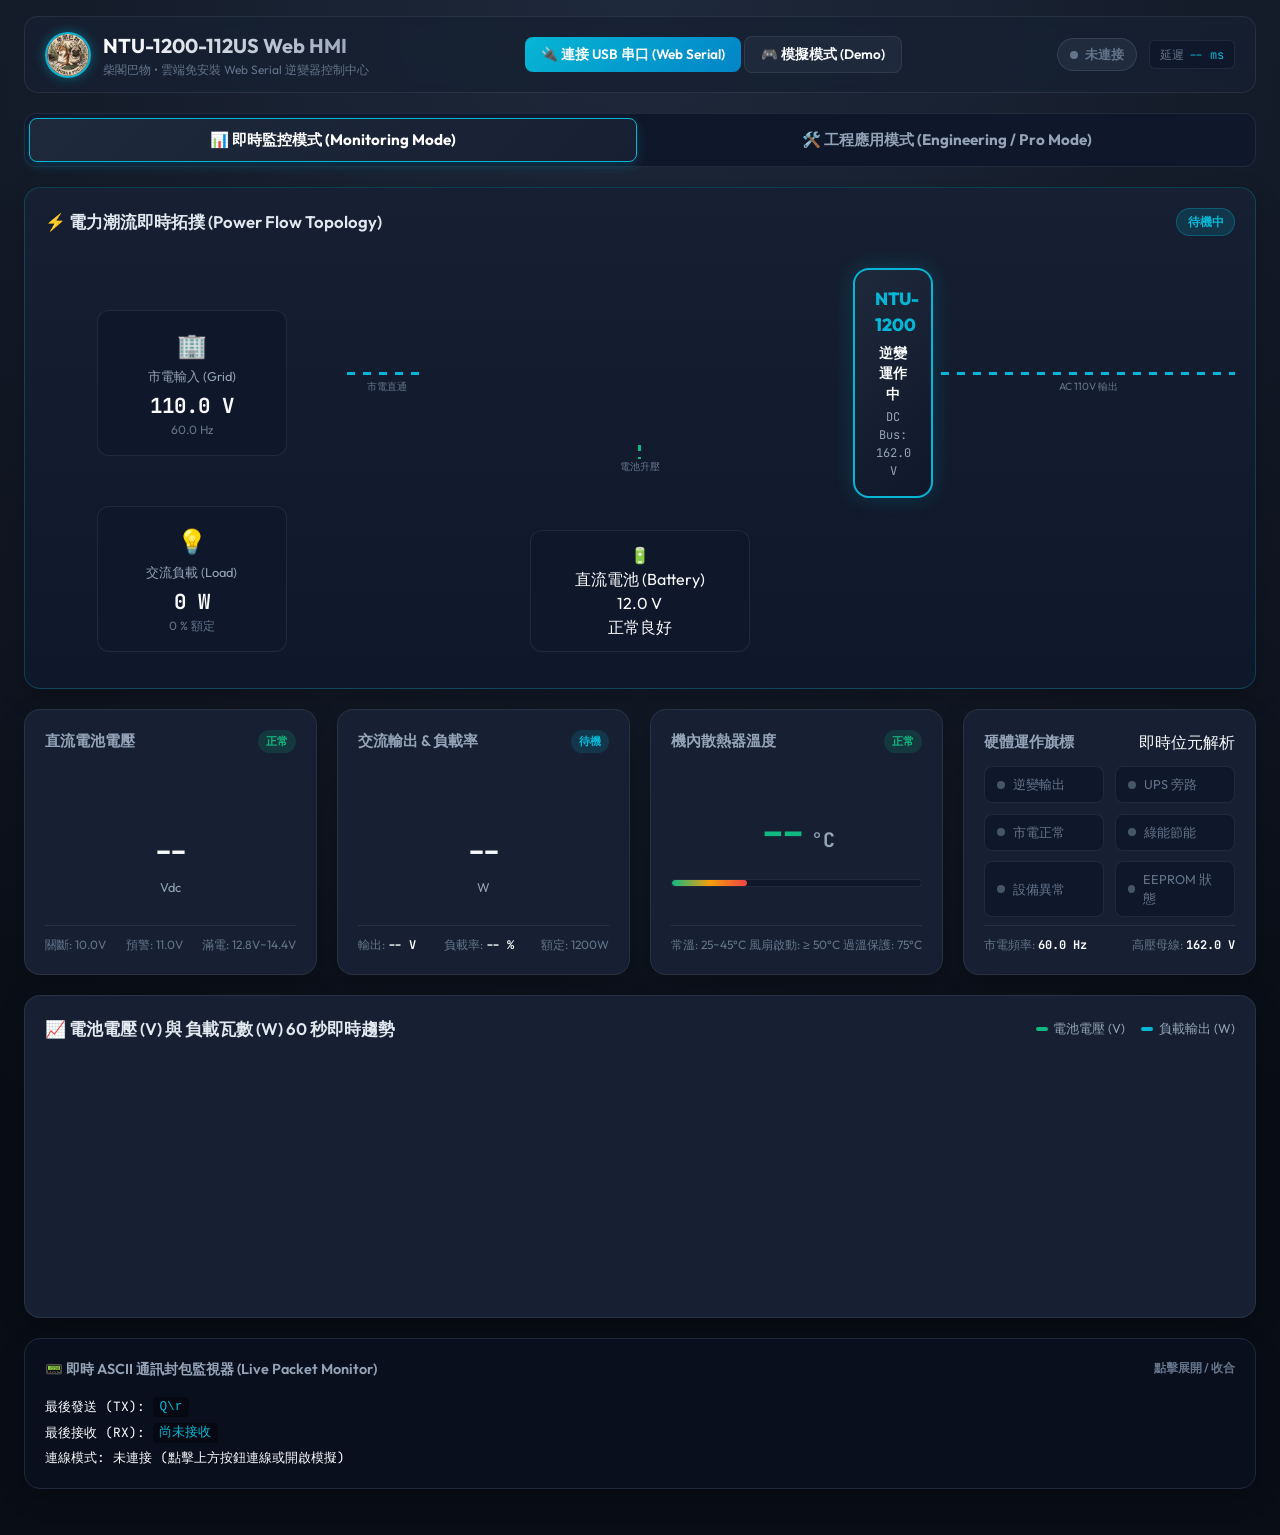
==== index.html @ e1e7ed71 "feat: upgrade Web Serial HMI to Progressive Web App (PWA) with offline caching and standalone displa" ====
<!DOCTYPE html>
<html lang="zh-TW">
<head>
  <meta charset="UTF-8">
  <meta name="viewport" content="width=device-width, initial-scale=1.0">
  <title>MEAN WELL NTU-1200-112US 雲端免安裝 Web Serial 控制面板</title>
  <link rel="preconnect" href="https://fonts.googleapis.com">
  <link rel="preconnect" href="https://fonts.gstatic.com" crossorigin>
  <link href="https://fonts.googleapis.com/css2?family=JetBrains+Mono:wght@400;600;700&family=Outfit:wght@400;500;600;700&display=swap" rel="stylesheet">
  <link rel="stylesheet" href="style.css">
  <link rel="icon" type="image/png" href="logo.png">
  <!-- PWA 核心描述與行動裝置原生獨立視窗體驗 (Standalone) -->
  <link rel="manifest" href="manifest.json">
  <meta name="theme-color" content="#0b0f19">
  <meta name="mobile-web-app-capable" content="yes">
  <meta name="apple-mobile-web-app-capable" content="yes">
  <meta name="apple-mobile-web-app-status-bar-style" content="black-translucent">
  <meta name="apple-mobile-web-app-title" content="NTU-1200 HMI">
  <link rel="apple-touch-icon" href="icon-192.png">
</head>
<body>
  <div class="app-container">
    <!-- 頂部導航列 -->
    <header class="top-nav">
      <div class="brand">
        <img src="logo.png" alt="柴閣巴物 SHIBA & PUG" class="brand-logo-img" />
        <div class="brand-text">
          <h1>NTU-1200-112US Web HMI</h1>
          <span class="sub-brand">柴閣巴物 • 雲端免安裝 Web Serial 逆變器控制中心</span>
        </div>
      </div>

      <!-- 連線操作區 -->
      <div class="port-bar">
        <button id="btnWebSerial" class="btn btn-primary" title="開啟瀏覽器原生 USB 串口選擇器">
          🔌 連接 USB 串口 (Web Serial)
        </button>
        <button id="btnToggleDemo" class="btn btn-secondary" title="切換離線模擬展示模式">
          🎮 模擬模式 (Demo)
        </button>
        <button id="btnInstallPwa" class="btn btn-outline hidden" title="安裝至桌面/手機主畫面獨立運行 (PWA)">
          📲 安裝 App
        </button>
        <button id="btnDisconnect" class="btn btn-outline hidden" title="斷開串口連線">
          斷開
        </button>
      </div>

      <!-- 系統狀態徽章 -->
      <div class="system-status">
        <div id="statusBadge" class="status-badge badge-offline">
          <span class="pulse-dot"></span>
          <span id="statusText">未連接</span>
        </div>
        <div class="latency-box">
          <span class="latency-label">延遲</span>
          <span id="latencyVal" class="latency-value">-- ms</span>
        </div>
      </div>
    </header>

    <!-- 瀏覽器支援度警示橫幅 (若不支援 Web Serial 時提示) -->
    <div id="browserWarning" class="alert-banner info-banner hidden">
      <span class="alert-icon">💡</span>
      <span id="browserWarningText">提示：目前瀏覽器不支援 Web Serial API，推薦使用 Google Chrome 或 Microsoft Edge。已為您啟動【離線模擬展示模式】！</span>
    </div>

    <!-- 告警橫幅 (低壓/過載/故障) -->
    <div id="alertBanner" class="alert-banner hidden">
      <span class="alert-icon">⚠️</span>
      <span id="alertMessage" class="alert-msg">警報訊息</span>
    </div>

    <!-- 全系統統一：雙模式分頁切換列 -->
    <nav class="mode-switcher-bar">
      <button id="tabMonitor" class="mode-tab active" data-mode="monitor">
        📊 即時監控模式 (Monitoring Mode)
      </button>
      <button id="tabEngineering" class="mode-tab" data-mode="engineering">
        🛠️ 工程應用模式 (Engineering / Pro Mode)
      </button>
    </nav>

    <!-- ========================================== -->
    <!-- 視圖 A：即時監控模式 (Monitoring Mode)   -->
    <!-- ========================================== -->
    <main id="viewMonitor" class="view-panel active">
      <!-- 1. 電力潮流即時動態拓撲卡片 -->
      <section class="card power-flow-card">
        <div class="card-header">
          <h2>⚡ 電力潮流即時拓撲 (Power Flow Topology)</h2>
          <span id="powerPathBadge" class="badge-path">待機中</span>
        </div>
        <div class="flow-diagram">
          <!-- 節點 1：市電輸入 -->
          <div class="flow-node" id="nodeGrid">
            <div class="node-icon">🏢</div>
            <div class="node-title">市電輸入 (Grid)</div>
            <div class="node-value" id="flowGridVal">110.0 V</div>
            <div class="node-sub" id="flowGridFreq">60.0 Hz</div>
          </div>

          <div class="flow-path" id="pathGridToBypass">
            <div class="path-line"></div>
            <div class="path-label">市電直通</div>
          </div>

          <!-- 節點 2：中央轉換核心 -->
          <div class="flow-core" id="coreInverter">
            <div class="core-logo">NTU-1200</div>
            <div class="core-status" id="coreStatusText">逆變運作中</div>
            <div class="core-dcbus">DC Bus: <span id="flowDcBusVal">162.0 V</span></div>
          </div>

          <div class="flow-path-vertical" id="pathBatToInverter">
            <div class="path-line-v"></div>
            <div class="path-label-v">電池升壓</div>
          </div>

          <div class="flow-path" id="pathCoreToLoad">
            <div class="path-line"></div>
            <div class="path-label">AC 110V 輸出</div>
          </div>

          <!-- 節點 3：交流負載 -->
          <div class="flow-node" id="nodeLoad">
            <div class="node-icon">💡</div>
            <div class="node-title">交流負載 (Load)</div>
            <div class="node-value" id="flowLoadWatts">0 W</div>
            <div class="node-sub" id="flowLoadPct">0 % 額定</div>
          </div>

          <!-- 節點 4：直流電池組 -->
          <div class="flow-node-bottom" id="nodeBat">
            <div class="node-icon">🔋</div>
            <div class="node-title">直流電池 (Battery)</div>
            <div class="node-value" id="flowBatVolt">12.0 V</div>
            <div class="node-sub" id="flowBatStatus">正常良好</div>
          </div>
        </div>
      </section>

      <!-- 2. 主數據儀表網格 -->
      <section class="meters-grid">
        <!-- 卡片 1：電池電壓 -->
        <div class="card meter-card">
          <div class="card-title-row">
            <h3>直流電池電壓</h3>
            <span id="batStatusTag" class="status-pill pill-green">正常</span>
          </div>
          <div class="gauge-container">
            <canvas id="gaugeBattery" width="220" height="130"></canvas>
            <div class="gauge-center-text">
              <span id="valBatVolt" class="gauge-val">--</span>
              <span class="gauge-unit">Vdc</span>
            </div>
          </div>
          <div class="meter-footer">
            <span class="spec-label">關斷: 10.0V</span>
            <span class="spec-label">預警: 11.0V</span>
            <span class="spec-label">滿電: 12.8V~14.4V</span>
          </div>
        </div>

        <!-- 卡片 2：交流輸出與瓦數 -->
        <div class="card meter-card">
          <div class="card-title-row">
            <h3>交流輸出 & 負載率</h3>
            <span id="loadStatusTag" class="status-pill pill-cyan">待機</span>
          </div>
          <div class="gauge-container">
            <canvas id="gaugeLoad" width="220" height="130"></canvas>
            <div class="gauge-center-text">
              <span id="valLoadWatts" class="gauge-val">--</span>
              <span class="gauge-unit">W</span>
            </div>
          </div>
          <div class="meter-footer">
            <span class="spec-label">輸出: <strong id="valAcVolt">-- V</strong></span>
            <span class="spec-label">負載率: <strong id="valLoadPct">-- %</strong></span>
            <span class="spec-label">額定: 1200W</span>
          </div>
        </div>

        <!-- 卡片 3：散熱器溫度 -->
        <div class="card meter-card">
          <div class="card-title-row">
            <h3>機內散熱器溫度</h3>
            <span id="tempStatusTag" class="status-pill pill-green">正常</span>
          </div>
          <div class="temp-display">
            <div class="temp-big-val">
              <span id="valTemp">--</span><span class="temp-unit">°C</span>
            </div>
            <div class="temp-bar-wrapper">
              <div id="tempBarFill" class="temp-bar-fill" style="width: 30%;"></div>
            </div>
          </div>
          <div class="meter-footer">
            <span class="spec-label">常溫: 25~45°C</span>
            <span class="spec-label">風扇啟動: ≥ 50°C</span>
            <span class="spec-label">過溫保護: 75°C</span>
          </div>
        </div>

        <!-- 卡片 4：硬體運作旗標 -->
        <div class="card flags-card">
          <div class="card-title-row">
            <h3>硬體運作旗標</h3>
            <span class="spec-sub">即時位元解析</span>
          </div>
          <div class="flags-grid">
            <div class="flag-item" id="flagInverter"><span class="flag-dot"></span><span class="flag-name">逆變輸出</span></div>
            <div class="flag-item" id="flagBypass"><span class="flag-dot"></span><span class="flag-name">UPS 旁路</span></div>
            <div class="flag-item" id="flagGrid"><span class="flag-dot"></span><span class="flag-name">市電正常</span></div>
            <div class="flag-item" id="flagSaving"><span class="flag-dot"></span><span class="flag-name">綠能節能</span></div>
            <div class="flag-item" id="flagFault"><span class="flag-dot"></span><span class="flag-name">設備異常</span></div>
            <div class="flag-item" id="flagEeprom"><span class="flag-dot"></span><span class="flag-name">EEPROM 狀態</span></div>
          </div>
          <div class="flags-extra">
            <div>市電頻率: <strong id="valFreq">60.0 Hz</strong></div>
            <div>高壓母線: <strong id="valDcBus">162.0 V</strong></div>
          </div>
        </div>
      </section>

      <!-- 3. 60 秒即時趨勢折線圖 -->
      <section class="card chart-card">
        <div class="card-header">
          <h2>📈 電池電壓 (V) 與 負載瓦數 (W) 60 秒即時趨勢</h2>
          <div class="chart-legend">
            <span class="legend-item"><span class="legend-color color-vbat"></span> 電池電壓 (V)</span>
            <span class="legend-item"><span class="legend-color color-watts"></span> 負載輸出 (W)</span>
          </div>
        </div>
        <div class="chart-container">
          <canvas id="trendChart" width="1000" height="240"></canvas>
        </div>
      </section>
    </main>

    <!-- ========================================== -->
    <!-- 視圖 B：工程應用模式 (Engineering / Pro Mode) -->
    <!-- ========================================== -->
    <!-- ========================================== -->
    <!-- 視圖 B：工程應用模式 (Engineering / Pro Mode) -->
    <!-- ========================================== -->
    <main id="viewEngineering" class="view-panel">
      <!-- 1. 核心控制動作卡片 (安全互鎖) -->
      <section class="card control-card">
        <div class="card-header">
          <h2>⚡ 逆變器核心指令操作 (具備二次確認安全防呆機制)</h2>
          <span class="lock-tag">🔒 防呆互鎖已生效</span>
        </div>
        <div class="control-actions">
          <!-- 交流輸出開關 -->
          <div class="action-box">
            <div class="action-desc">
              <strong>交流電源輸出 (AC Output Control)</strong>
              <span>遠端開啟或切斷 110V 逆變輸出 (`C 1` / `C 0`)</span>
            </div>
            <div class="action-btns">
              <button id="btnTurnOnAC" class="btn btn-success">⚡ 啟動 110V 輸出 (C 1)</button>
              <button id="btnTurnOffAC" class="btn btn-danger">🛑 切斷輸出 (C 0)</button>
            </div>
          </div>

          <!-- 綠能節能模式開關 -->
          <div class="action-box">
            <div class="action-desc">
              <strong>綠能節能待機 (Power Saving Mode)</strong>
              <span>負載小於 10W 時進入 1.5W 超低功耗休眠 (`W 1` / `W 0`)</span>
            </div>
            <div class="action-btns">
              <button id="btnEnableSaving" class="btn btn-outline">🌿 啟用節能 (W 1)</button>
              <button id="btnDisableSaving" class="btn btn-outline">停用節能 (W 0)</button>
            </div>
          </div>

          <!-- 參數解鎖 -->
          <div class="action-box">
            <div class="action-desc">
              <strong>參數解鎖 (Parameter Unlock)</strong>
              <span>寫入輸出電壓/頻率配置前必須先發送 (`pU`)</span>
            </div>
            <div class="action-btns">
              <button id="btnUnlock" class="btn btn-warning">🔓 發送 pU 解鎖</button>
            </div>
          </div>
        </div>
      </section>

      <!-- 2. 一鍵工程情境切換 (Scenario Profiles) -->
      <section class="card">
        <div class="card-header">
          <h2>⚡ 一鍵工程情境切換 (Engineering Scenario Profiles)</h2>
          <span class="terminal-hint">免翻手冊，自動依序執行解鎖、電壓/頻率配置、輸出與節能設定</span>
        </div>
        <div class="scenario-grid">
          <!-- 情境 1 -->
          <div class="scenario-card" id="cardScenarioStandard">
            <div>
              <div class="scenario-header">
                <span class="scenario-icon">⚡</span>
                <span class="scenario-badge scenario-badge-cyan">110V 60Hz</span>
              </div>
              <div class="scenario-title">標準商用 110V/60Hz</div>
              <div class="scenario-desc">台美常規用電標準。自動解鎖並寫入 110V/60Hz、啟動交流輸出 (C 1) 並關閉節能待機 (W 0)。</div>
            </div>
            <button class="btn btn-primary" style="margin-top:0.75rem; width:100%;">套用標準情境</button>
          </div>

          <!-- 情境 2 -->
          <div class="scenario-card" id="cardScenarioGreen">
            <div>
              <div class="scenario-header">
                <span class="scenario-icon">🌿</span>
                <span class="scenario-badge scenario-badge-green">節能 UPS</span>
              </div>
              <div class="scenario-title">綠能省電模式 (UPS)</div>
              <div class="scenario-desc">市電斷電備援。開啟 110V 輸出並啟用低負載休眠 (W 1)，無負載時僅消耗 1.5W，延長電池壽命。</div>
            </div>
            <button class="btn btn-success" style="margin-top:0.75rem; width:100%;">套用綠能情境</button>
          </div>

          <!-- 情境 3 -->
          <div class="scenario-card" id="cardScenario120V">
            <div>
              <div class="scenario-header">
                <span class="scenario-icon">🌎</span>
                <span class="scenario-badge scenario-badge-blue">120V 60Hz</span>
              </div>
              <div class="scenario-title">北美大功率 120V/60Hz</div>
              <div class="scenario-desc">適用美規工具與大功率負載。自動解鎖並配置 120V 輸出，啟動交流逆變，提供穩定高電壓輸出。</div>
            </div>
            <button class="btn btn-outline" style="margin-top:0.75rem; width:100%;">套用北美情境</button>
          </div>

          <!-- 情境 4 -->
          <div class="scenario-card" id="cardScenario100V">
            <div>
              <div class="scenario-header">
                <span class="scenario-icon">🇯🇵</span>
                <span class="scenario-badge scenario-badge-amber">100V 50Hz</span>
              </div>
              <div class="scenario-title">日本東部 100V/50Hz</div>
              <div class="scenario-desc">日本東部 (東京) 原裝進口精密儀器或電器專用標準。自動解鎖並配置 100V/50Hz 精準純正弦波。</div>
            </div>
            <button class="btn btn-outline" style="margin-top:0.75rem; width:100%;">套用日規情境</button>
          </div>

          <!-- 情境 5 -->
          <div class="scenario-card" id="cardScenarioEmergencyStop">
            <div>
              <div class="scenario-header">
                <span class="scenario-icon">🛑</span>
                <span class="scenario-badge scenario-badge-red">安全切斷</span>
              </div>
              <div class="scenario-title">緊急關斷所有輸出</div>
              <div class="scenario-desc">現場遇到過載或緊急異常時，一鍵立即發送 C 0 切斷 110V 輸出，迅速保護設備與人員安全。</div>
            </div>
            <button class="btn btn-danger" style="margin-top:0.75rem; width:100%;">立即緊急切斷</button>
          </div>
        </div>
      </section>

      <!-- 3. 輸出電壓與頻率配置矩陣 -->
      <section class="card">
        <div class="card-header">
          <h2>⚙️ 交流輸出電壓與頻率配置 (Voltage & Frequency Setting Matrix)</h2>
          <span class="terminal-hint">自動依序執行: 解鎖 pU ➔ 發送 V 指令 ➔ Q 回讀驗證</span>
        </div>
        <div class="engineering-grid">
          <div>
            <p class="section-desc">常用國家標準快速切換 (一鍵自動解鎖與寫入):</p>
            <div class="preset-btn-group">
              <button class="btn btn-primary btn-voltage" data-v="110" data-f="060">110V / 60Hz (台美預設標準)</button>
              <button class="btn btn-outline btn-voltage" data-v="120" data-f="060">120V / 60Hz (北美高壓)</button>
              <button class="btn btn-outline btn-voltage" data-v="100" data-f="050">100V / 50Hz (日規東部)</button>
              <button class="btn btn-outline btn-voltage" data-v="100" data-f="060">100V / 60Hz (日規西部)</button>
              <button class="btn btn-outline btn-voltage" data-v="115" data-f="060">115V / 60Hz (美加微調)</button>
            </div>
          </div>
          <div>
            <p class="section-desc">自訂電壓與頻率組合:</p>
            <div class="custom-v-row">
              <select id="selectVoltage" class="styled-select">
                <option value="110" selected>110 V</option>
                <option value="120">120 V</option>
                <option value="115">115 V</option>
                <option value="100">100 V</option>
              </select>
              <select id="selectFreq" class="styled-select">
                <option value="060" selected>60 Hz</option>
                <option value="050">50 Hz</option>
              </select>
              <button id="btnApplyCustomV" class="btn btn-secondary">套用配置 (Apply V)</button>
            </div>
          </div>
        </div>
      </section>

      <!-- 4. 系統安全警戒門檻與通訊節奏自訂 -->
      <section class="card">
        <div class="card-header">
          <h2>🛡️ 系統安全警戒門檻與通訊節奏自訂 (Custom Alarm Setpoints & Polling)</h2>
          <span class="terminal-hint">可直接微調各項警報觸發數值，支援即時評估與蜂鳴器警報</span>
        </div>
        <p class="section-desc">依據現場電池容量或特定設備負載微調告警數值，避免誤報並精準保護電池組：</p>
        <div class="setpoints-grid">
          <div class="setpoint-card">
            <span class="setpoint-label">電池低壓預警門檻</span>
            <div class="setpoint-input-group">
              <input type="number" id="setpointLowWarn" class="setpoint-input" value="11.0" step="0.1" min="9.0" max="14.0" />
              <span class="setpoint-unit">V</span>
            </div>
          </div>
          <div class="setpoint-card">
            <span class="setpoint-label">電池低壓關斷門檻</span>
            <div class="setpoint-input-group">
              <input type="number" id="setpointLowCutoff" class="setpoint-input" value="10.0" step="0.1" min="9.0" max="13.0" />
              <span class="setpoint-unit">V</span>
            </div>
          </div>
          <div class="setpoint-card">
            <span class="setpoint-label">電池高壓過壓門檻</span>
            <div class="setpoint-input-group">
              <input type="number" id="setpointHighWarn" class="setpoint-input" value="15.5" step="0.1" min="14.0" max="18.0" />
              <span class="setpoint-unit">V</span>
            </div>
          </div>
          <div class="setpoint-card">
            <span class="setpoint-label">負載過載警戒門檻</span>
            <div class="setpoint-input-group">
              <input type="number" id="setpointOverload" class="setpoint-input" value="1200" step="50" min="500" max="2000" />
              <span class="setpoint-unit">W</span>
            </div>
          </div>
          <div class="setpoint-card">
            <span class="setpoint-label">散熱器溫度預警門檻</span>
            <div class="setpoint-input-group">
              <input type="number" id="setpointTemp" class="setpoint-input" value="55.0" step="1" min="35" max="80" />
              <span class="setpoint-unit">°C</span>
            </div>
          </div>
          <div class="setpoint-card">
            <span class="setpoint-label">RS-232 輪詢頻率</span>
            <div class="setpoint-input-group">
              <select id="selectPollRate" class="styled-select" style="width:100%; padding:0.35rem 0.6rem;">
                <option value="500" selected>500 ms (高速即時)</option>
                <option value="1000">1000 ms (標準平衡)</option>
                <option value="2000">2000 ms (低負載節能)</option>
              </select>
            </div>
          </div>
        </div>

        <div class="setpoints-actions-bar">
          <label class="toggle-switch-label">
            <input type="checkbox" id="chkAudioAlert" checked />
            <span>🔊 啟用異常蜂鳴器音效警報 (Web Audio Alert)</span>
          </label>
          <div style="display:flex; gap:0.75rem;">
            <button id="btnExportCsv" class="btn btn-secondary" title="將當前趨勢與遙測記錄匯出為 CSV 試算表">
              📥 匯出歷程 CSV
            </button>
            <button id="btnSaveSetpoints" class="btn btn-primary" title="套用門檻至即時監控系統">
              💾 儲存自訂門檻
            </button>
          </div>
        </div>
      </section>

      <!-- 5. 原廠硬體規格認證與設備型號查詢 -->
      <div class="engineering-grid">
        <!-- 規格表 -->
        <section class="card">
          <div class="card-header">
            <h2>📋 原廠型號與規格認證 (MEAN WELL NTU-1200-112US)</h2>
          </div>
          <table class="specs-table">
            <tr><td class="specs-label">連續額定功率</td><td class="specs-val">1200W (持續滿載)</td></tr>
            <tr><td class="specs-label">峰值湧浪容量</td><td class="specs-val" style="color:var(--accent-amber)">2000W (10秒支援)</td></tr>
            <tr><td class="specs-label">直流輸入規格</td><td class="specs-val">12Vdc (正常範圍 10.0V ~ 16.5V)</td></tr>
            <tr><td class="specs-label">交流輸出電壓</td><td class="specs-val" style="color:var(--accent-cyan)">110Vac 60Hz 純正弦波 (THD &lt; 3%)</td></tr>
            <tr><td class="specs-label">UPS 切換時間</td><td class="specs-val" style="color:var(--accent-green)">&lt; 10 ms (市電與逆變無縫切換)</td></tr>
          </table>
        </section>

        <!-- 設備資訊查詢 -->
        <section class="card">
          <div class="card-header">
            <h2>ℹ️ 設備型號與韌體版本查詢 (`I\r`)</h2>
            <button id="btnQueryInfo" class="btn btn-secondary">查詢設備 (I)</button>
          </div>
          <div class="info-terminal" id="deviceInfoBox">
            點擊「查詢設備」讀取逆變器型號與韌體版本...
          </div>
        </section>
      </div>

      <!-- 6. 19-Bit 狀態旗標與硬體診斷指示燈矩陣 -->
      <section class="card">
        <div class="card-header">
          <h2>💡 19-Bit 硬體狀態與保護診斷矩陣 (點擊任一項目查看排錯 SOP 與成因分析)</h2>
          <span class="terminal-hint">綠燈=運作中 / 紅燈=異常警報 / 暗灰=閒置</span>
        </div>
        <div id="diagnosticGrid" class="diagnostic-grid">
          <!-- 由 JS 動態注入 19 位元指示燈 -->
        </div>
      </section>

      <!-- 7. 常用原廠快捷指令群 -->
      <section class="card">
        <div class="card-header">
          <h2>🚀 常用快捷指令群 (Command Palette - 點擊直接發送)</h2>
          <span class="terminal-hint">免翻手冊，自動附加 \r 結束字元</span>
        </div>
        <div class="preset-btn-group">
          <button class="btn btn-outline btn-quick-cmd" data-cmd="Q\r">[Q] 讀取即時遙測</button>
          <button class="btn btn-outline btn-quick-cmd" data-cmd="I\r">[I] 讀取設備規格</button>
          <button class="btn btn-outline btn-quick-cmd" data-cmd="pU\r">[pU] 解鎖參數防寫</button>
          <button class="btn btn-outline btn-quick-cmd" data-cmd="C 1\r">[C 1] 啟動逆變輸出</button>
          <button class="btn btn-outline btn-quick-cmd" data-cmd="C 0\r">[C 0] 關閉逆變輸出</button>
          <button class="btn btn-outline btn-quick-cmd" data-cmd="W 1\r">[W 1] 啟用節能待機</button>
          <button class="btn btn-outline btn-quick-cmd" data-cmd="W 0\r">[W 0] 停用節能待機</button>
          <button class="btn btn-outline btn-quick-cmd" data-cmd="V 110 060\r">[V 110 060] 設為 110V 60Hz</button>
          <button class="btn btn-outline btn-quick-cmd" data-cmd="V 120 060\r">[V 120 060] 設為 120V 60Hz</button>
          <button class="btn btn-outline btn-quick-cmd" data-cmd="V 100 050\r">[V 100 050] 設為 100V 50Hz</button>
        </div>
      </section>

      <!-- 8. 原始底層指令互動控制台 -->
      <section class="card raw-console-card">
        <div class="card-header">
          <h2>💻 原始底層指令互動控制台 (Raw ASCII Terminal)</h2>
        </div>
        <p class="section-desc">手動發送任何特殊指令，系統將自動附加 <code>\r</code> 結束符並記錄於底部監視器。</p>
        <div class="console-input-row">
          <input type="text" id="txtRawCmd" class="styled-input" placeholder="輸入指令 (如 Q, I, C 1, W 0)..." value="Q" />
          <button id="btnSendRaw" class="btn btn-primary">發送指令 (Send)</button>
        </div>
      </section>
    </main>

    <!-- 底部通訊封包監視器 (可折疊) -->
    <details class="card terminal-card" open>
      <summary class="terminal-summary">
        <span>📟 即時 ASCII 通訊封包監視器 (Live Packet Monitor)</span>
        <span class="terminal-hint">點擊展開 / 收合</span>
      </summary>
      <div class="terminal-content">
        <div class="terminal-line">最後發送 (TX): <code id="rawTxLine">Q\r</code></div>
        <div class="terminal-line">最後接收 (RX): <code id="rawRxLine">尚未接收</code></div>
        <div class="terminal-line">連線模式: <span id="rawDeviceInfo">未連接 (點擊上方按鈕連線或開啟模擬)</span></div>
      </div>
    </details>
  </div>

  <!-- 安全確認 Modal 彈窗 -->
  <div id="confirmModal" class="modal-overlay hidden">
    <div class="modal-card">
      <h3 id="modalTitle">⚠️ 操作安全確認</h3>
      <p id="modalBody">確定要切斷交流電源輸出嗎？後端負載將會瞬間斷電！</p>
      <div class="modal-buttons">
        <button id="modalBtnCancel" class="btn btn-secondary">取消</button>
        <button id="modalBtnConfirm" class="btn btn-danger">確認執行</button>
      </div>
    </div>
  </div>

  <!-- 19-Bit 診斷排錯 SOP 詳細 Modal 彈窗 -->
  <div id="diagModal" class="modal-overlay hidden">
    <div class="modal-card" style="max-width: 580px;">
      <div style="display:flex; justify-content:space-between; align-items:center; margin-bottom:0.75rem;">
        <h3 id="diagModalTitle" style="display:flex; align-items:center; gap:0.5rem;">
          <span id="diagModalDot" class="diag-dot" style="display:inline-block;"></span>
          <span id="diagModalBitLabel">Bit 0</span>: <span id="diagModalName">逆變輸出運作</span>
        </h3>
        <span id="diagModalStatusBadge" class="status-pill pill-green">動作中</span>
      </div>

      <p id="diagModalDesc" style="font-size:0.85rem; color:var(--text-muted); margin-bottom:0.75rem; text-align:left;">功能定義描述</p>

      <div class="modal-sop-box">
        <div class="modal-sop-title">🔍 異常成因分析 (Root Cause):</div>
        <div id="diagModalCause" class="modal-sop-text modal-sop-cause">成因說明...</div>
        <div class="modal-sop-title">🛠️ 現場標準排錯處置 SOP:</div>
        <div id="diagModalSop" class="modal-sop-text">處置步驟...</div>
      </div>

      <div style="text-align:left; margin-top:0.75rem;">
        <span style="font-size:0.75rem; color:var(--text-dim);">手冊相關指令快速調度:</span>
        <div style="display:flex; gap:0.5rem; margin-top:0.35rem; flex-wrap:wrap;">
          <button class="btn btn-outline btn-quick-cmd" data-cmd="Q\r">讀取狀態 [Q]</button>
          <button class="btn btn-outline btn-quick-cmd" data-cmd="pU\r">參數解鎖 [pU]</button>
          <button class="btn btn-outline btn-quick-cmd" data-cmd="C 1\r">啟動輸出 [C 1]</button>
          <button class="btn btn-outline btn-quick-cmd" data-cmd="C 0\r">關閉輸出 [C 0]</button>
        </div>
      </div>

      <div class="modal-buttons" style="margin-top:1.25rem;">
        <button id="diagModalBtnClose" class="btn btn-primary" style="width:100%;">關閉視窗 (Close)</button>
      </div>
    </div>
  </div>

  <script src="app.js"></script>
</body>
</html>
---- style.css ----
:root {
  --bg-primary: #090d16;
  --bg-secondary: #0f172a;
  --card-bg: #162032;
  --card-border: rgba(255, 255, 255, 0.08);
  
  --text-main: #f8fafc;
  --text-muted: #94a3b8;
  --text-dim: #64748b;
  
  --accent-green: #10b981;
  --accent-cyan: #06b6d4;
  --accent-amber: #f59e0b;
  --accent-red: #ef4444;
  --accent-blue: #3b82f6;

  --font-sans: 'Outfit', -apple-system, BlinkMacSystemFont, "Segoe UI", Roboto, sans-serif;
  --font-mono: 'JetBrains Mono', Consolas, monospace;
}

* {
  box-sizing: border-box;
  margin: 0;
  padding: 0;
}

body {
  background-color: var(--bg-primary);
  color: var(--text-main);
  font-family: var(--font-sans);
  min-height: 100vh;
  line-height: 1.5;
  background-image: radial-gradient(circle at 50% 0%, #1e293b 0%, #090d16 75%);
  overflow-x: hidden;
}

.app-container {
  max-width: 1400px;
  margin: 0 auto;
  padding: 1rem 1.5rem 3rem 1.5rem;
  display: flex;
  flex-direction: column;
  gap: 1.25rem;
}

/* 頂部導航列 */
.top-nav {
  display: flex;
  justify-content: space-between;
  align-items: center;
  flex-wrap: wrap;
  gap: 1rem;
  background: rgba(22, 32, 50, 0.75);
  backdrop-filter: blur(12px);
  border: 1px solid var(--card-border);
  padding: 0.85rem 1.25rem;
  border-radius: 14px;
}

.brand {
  display: flex;
  align-items: center;
  gap: 0.75rem;
}

.brand-logo-img {
  width: 46px;
  height: 46px;
  border-radius: 50%;
  object-fit: cover;
  border: 2px solid var(--accent-cyan);
  box-shadow: 0 0 12px rgba(6, 182, 212, 0.45);
  transition: transform 0.3s cubic-bezier(0.4, 0, 0.2, 1), box-shadow 0.3s ease;
  flex-shrink: 0;
}
.brand-logo-img:hover {
  transform: rotate(12deg) scale(1.1);
  box-shadow: 0 0 18px rgba(6, 182, 212, 0.75);
}

.brand-logo {
  background: linear-gradient(135deg, var(--accent-cyan), var(--accent-blue));
  color: #fff;
  font-weight: 800;
  font-size: 1.1rem;
  padding: 0.35rem 0.65rem;
  border-radius: 8px;
}

.brand-text h1 {
  font-size: 1.25rem;
  font-weight: 700;
  background: linear-gradient(to right, #fff, var(--text-muted));
  -webkit-background-clip: text;
  -webkit-text-fill-color: transparent;
}

.sub-brand {
  font-size: 0.75rem;
  color: var(--text-dim);
  display: block;
}

/* 按鈕樣式 */
.btn {
  font-family: var(--font-sans);
  font-size: 0.85rem;
  font-weight: 600;
  padding: 0.5rem 1rem;
  border-radius: 8px;
  border: none;
  cursor: pointer;
  transition: all 0.2s cubic-bezier(0.4, 0, 0.2, 1);
  display: inline-flex;
  align-items: center;
  gap: 0.35rem;
}
.btn:active { transform: scale(0.97); }

.btn-primary {
  background: linear-gradient(135deg, var(--accent-cyan), #0284c7);
  color: #fff;
}
.btn-primary:hover {
  filter: brightness(1.15);
  box-shadow: 0 4px 14px rgba(6, 182, 212, 0.35);
}

.btn-secondary {
  background: #1e293b;
  color: var(--text-main);
  border: 1px solid var(--card-border);
}
.btn-secondary:hover {
  background: #334155;
  color: #fff;
}

.btn-success {
  background: linear-gradient(135deg, var(--accent-green), #059669);
  color: #fff;
}
.btn-success:hover {
  filter: brightness(1.15);
  box-shadow: 0 4px 12px rgba(16, 185, 129, 0.3);
}

.btn-danger {
  background: linear-gradient(135deg, var(--accent-red), #dc2626);
  color: #fff;
}
.btn-danger:hover {
  filter: brightness(1.15);
  box-shadow: 0 4px 12px rgba(239, 68, 68, 0.3);
}

.btn-warning {
  background: linear-gradient(135deg, var(--accent-amber), #d97706);
  color: #fff;
}
.btn-warning:hover {
  filter: brightness(1.15);
}

.btn-outline {
  background: transparent;
  color: var(--text-main);
  border: 1px solid var(--card-border);
}
.btn-outline:hover {
  background: rgba(255, 255, 255, 0.05);
  border-color: var(--accent-cyan);
}

/* 狀態徽章 */
.system-status {
  display: flex;
  align-items: center;
  gap: 0.75rem;
}

.status-badge {
  display: inline-flex;
  align-items: center;
  gap: 0.45rem;
  padding: 0.35rem 0.75rem;
  border-radius: 9999px;
  font-size: 0.8rem;
  font-weight: 600;
}
.pulse-dot {
  width: 8px;
  height: 8px;
  border-radius: 50%;
  display: inline-block;
}

.badge-online {
  background: rgba(16, 185, 129, 0.15);
  color: var(--accent-green);
  border: 1px solid rgba(16, 185, 129, 0.3);
}
.badge-online .pulse-dot {
  background: var(--accent-green);
  box-shadow: 0 0 8px var(--accent-green);
  animation: pulseGreen 1.5s infinite;
}

.badge-offline {
  background: rgba(100, 116, 139, 0.15);
  color: var(--text-dim);
  border: 1px solid rgba(100, 116, 139, 0.3);
}
.badge-offline .pulse-dot {
  background: var(--text-dim);
}

.badge-stale {
  background: rgba(245, 158, 11, 0.15);
  color: var(--accent-amber);
  border: 1px solid rgba(245, 158, 11, 0.3);
}
.badge-stale .pulse-dot {
  background: var(--accent-amber);
  animation: pulseAmber 1s infinite;
}

.latency-box {
  background: #0f172a;
  padding: 0.3rem 0.6rem;
  border-radius: 6px;
  font-family: var(--font-mono);
  font-size: 0.75rem;
  display: flex;
  gap: 0.35rem;
  align-items: center;
  border: 1px solid var(--card-border);
}
.latency-label { color: var(--text-dim); }
.latency-value { color: var(--accent-cyan); }

/* 全系統統一：雙模式分頁切換列 */
.mode-switcher-bar {
  display: grid;
  grid-template-columns: 1fr 1fr;
  background: #0f172a;
  border: 1px solid var(--card-border);
  border-radius: 12px;
  padding: 4px;
  gap: 6px;
}

.mode-tab {
  background: transparent;
  color: var(--text-muted);
  border: none;
  font-family: var(--font-sans);
  font-size: 0.95rem;
  font-weight: 700;
  padding: 0.65rem 1rem;
  border-radius: 8px;
  cursor: pointer;
  transition: all 0.2s ease;
  display: flex;
  align-items: center;
  justify-content: center;
  gap: 0.5rem;
}
.mode-tab:hover {
  color: #fff;
  background: rgba(255, 255, 255, 0.05);
}
.mode-tab.active {
  background: linear-gradient(135deg, #1e293b, #162032);
  color: #fff;
  border: 1px solid var(--accent-cyan);
  box-shadow: 0 4px 12px rgba(6, 182, 212, 0.2);
}
.mode-tab[data-mode="engineering"].active {
  border-color: var(--accent-amber);
  color: #fef08a;
}

/* 視圖切換容器 */
.view-panel {
  display: none;
  flex-direction: column;
  gap: 1.25rem;
}
.view-panel.active {
  display: flex;
}

/* 通用卡片容器 */
.card {
  background: var(--card-bg);
  border: 1px solid var(--card-border);
  border-radius: 16px;
  padding: 1.25rem;
  box-shadow: 0 8px 24px rgba(0, 0, 0, 0.25);
}

.card-header {
  display: flex;
  justify-content: space-between;
  align-items: center;
  margin-bottom: 1rem;
}
.card-header h2 {
  font-size: 1.05rem;
  font-weight: 600;
  color: #e2e8f0;
}
.card-title-row {
  display: flex;
  justify-content: space-between;
  align-items: center;
  margin-bottom: 0.75rem;
}
.card-title-row h3 {
  font-size: 0.95rem;
  font-weight: 600;
  color: var(--text-muted);
}

/* 電力潮流動態卡片 */
.power-flow-card {
  background: linear-gradient(180deg, #162032 0%, #0f172a 100%);
  border-color: rgba(6, 182, 212, 0.25);
}

.badge-path {
  background: rgba(6, 182, 212, 0.15);
  color: var(--accent-cyan);
  padding: 0.25rem 0.65rem;
  border-radius: 9999px;
  font-size: 0.75rem;
  font-weight: 600;
  border: 1px solid rgba(6, 182, 212, 0.3);
}

.flow-diagram {
  display: grid;
  grid-template-columns: 1fr 80px 1.4fr 80px 1fr;
  grid-template-rows: auto auto;
  align-items: center;
  justify-items: center;
  padding: 1rem 0;
  gap: 0.5rem;
}

.flow-node {
  background: #0f172a;
  border: 1px solid var(--card-border);
  padding: 1rem;
  border-radius: 12px;
  text-align: center;
  width: 100%;
  max-width: 190px;
}
.flow-node .node-icon { font-size: 1.5rem; margin-bottom: 0.25rem; }
.flow-node .node-title { font-size: 0.8rem; color: var(--text-muted); }
.flow-node .node-value { font-family: var(--font-mono); font-size: 1.3rem; font-weight: 700; margin-top: 0.2rem; }
.flow-node .node-sub { font-size: 0.75rem; color: var(--text-dim); }

.flow-core {
  background: linear-gradient(135deg, #1e293b, #0f172a);
  border: 2px solid var(--accent-cyan);
  box-shadow: 0 0 20px rgba(6, 182, 212, 0.2);
  padding: 1rem 1.25rem;
  border-radius: 16px;
  text-align: center;
  width: 100%;
  max-width: 240px;
}
.core-logo { font-weight: 800; font-size: 1.1rem; color: var(--accent-cyan); }
.core-status { font-size: 0.85rem; font-weight: 600; margin: 0.25rem 0; }
.core-dcbus { font-size: 0.75rem; color: var(--text-muted); font-family: var(--font-mono); }

.flow-path {
  width: 100%;
  display: flex;
  flex-direction: column;
  align-items: center;
  gap: 0.25rem;
}
.path-line {
  width: 100%;
  height: 3px;
  background: repeating-linear-gradient(90deg, var(--accent-cyan) 0, var(--accent-cyan) 8px, transparent 8px, transparent 16px);
  animation: flowHorizontal 1s linear infinite;
}
.path-label { font-size: 0.65rem; color: var(--text-dim); white-space: nowrap; }

.flow-node-bottom {
  grid-column: 3;
  grid-row: 2;
  background: #0f172a;
  border: 1px solid var(--card-border);
  padding: 0.75rem 1.5rem;
  border-radius: 12px;
  text-align: center;
  margin-top: 1.5rem;
  width: 100%;
  max-width: 220px;
}
.flow-path-vertical {
  grid-column: 3;
  grid-row: 1 / span 2;
  height: 30px;
  display: flex;
  flex-direction: column;
  align-items: center;
}
.path-line-v {
  width: 3px;
  height: 25px;
  background: repeating-linear-gradient(180deg, var(--accent-green) 0, var(--accent-green) 6px, transparent 6px, transparent 12px);
  animation: flowVertical 1s linear infinite;
}
.path-label-v { font-size: 0.65rem; color: var(--text-dim); }

/* 儀表網格 */
.meters-grid {
  display: grid;
  grid-template-columns: repeat(auto-fit, minmax(260px, 1fr));
  gap: 1.25rem;
}
.meter-card {
  display: flex;
  flex-direction: column;
  justify-content: space-between;
}
.gauge-container {
  position: relative;
  display: flex;
  justify-content: center;
  align-items: center;
  margin: 0.5rem 0;
}
.gauge-center-text {
  position: absolute;
  bottom: 12px;
  text-align: center;
}
.gauge-val {
  font-family: var(--font-mono);
  font-size: 1.85rem;
  font-weight: 700;
  display: block;
}
.gauge-unit { font-size: 0.8rem; color: var(--text-muted); }

.meter-footer {
  display: flex;
  justify-content: space-between;
  align-items: center;
  font-size: 0.75rem;
  color: var(--text-dim);
  border-top: 1px solid var(--card-border);
  padding-top: 0.6rem;
}
.meter-footer strong { color: var(--text-main); font-family: var(--font-mono); }

/* 溫度顯示 */
.temp-display { padding: 1.25rem 0; text-align: center; }
.temp-big-val { font-family: var(--font-mono); font-size: 2.5rem; font-weight: 700; color: var(--accent-green); }
.temp-unit { font-size: 1.25rem; margin-left: 0.25rem; color: var(--text-muted); }
.temp-bar-wrapper {
  background: #0f172a;
  height: 8px;
  border-radius: 9999px;
  margin-top: 1rem;
  overflow: hidden;
  border: 1px solid var(--card-border);
}
.temp-bar-fill {
  height: 100%;
  background: linear-gradient(90deg, var(--accent-green), var(--accent-amber), var(--accent-red));
  border-radius: 9999px;
  transition: width 0.3s ease;
}

/* 狀態旗標卡片 */
.flags-grid {
  display: grid;
  grid-template-columns: 1fr 1fr;
  gap: 0.65rem;
  margin: 0.5rem 0;
}
.flag-item {
  background: #0f172a;
  padding: 0.5rem 0.75rem;
  border-radius: 8px;
  display: flex;
  align-items: center;
  gap: 0.5rem;
  font-size: 0.8rem;
  color: var(--text-dim);
  border: 1px solid var(--card-border);
}
.flag-dot { width: 8px; height: 8px; border-radius: 50%; background: #475569; }
.flag-item.active {
  color: #fff;
  border-color: rgba(16, 185, 129, 0.4);
  background: rgba(16, 185, 129, 0.1);
}
.flag-item.active .flag-dot {
  background: var(--accent-green);
  box-shadow: 0 0 6px var(--accent-green);
}
.flag-item.error {
  color: #fee2e2;
  border-color: rgba(239, 68, 68, 0.4);
  background: rgba(239, 68, 68, 0.15);
}
.flag-item.error .flag-dot {
  background: var(--accent-red);
  box-shadow: 0 0 8px var(--accent-red);
}

.flags-extra {
  display: flex;
  justify-content: space-between;
  border-top: 1px solid var(--card-border);
  padding-top: 0.6rem;
  font-size: 0.75rem;
  color: var(--text-dim);
}
.flags-extra strong { color: var(--text-main); font-family: var(--font-mono); }

/* 狀態 Pills */
.status-pill { font-size: 0.7rem; font-weight: 600; padding: 0.2rem 0.5rem; border-radius: 9999px; }
.pill-green { background: rgba(16, 185, 129, 0.15); color: var(--accent-green); }
.pill-cyan { background: rgba(6, 182, 212, 0.15); color: var(--accent-cyan); }
.pill-amber { background: rgba(245, 158, 11, 0.15); color: var(--accent-amber); }
.pill-red { background: rgba(239, 68, 68, 0.15); color: var(--accent-red); }

/* 折線趨勢圖 */
.chart-container { width: 100%; height: 240px; position: relative; }
.chart-legend { display: flex; gap: 1rem; font-size: 0.8rem; color: var(--text-muted); }
.legend-item { display: flex; align-items: center; gap: 0.35rem; }
.legend-color { width: 12px; height: 4px; border-radius: 2px; }
.color-vbat { background: var(--accent-green); }
.color-watts { background: var(--accent-cyan); }

/* 工程應用模式特有佈局 */
.control-actions {
  display: grid;
  grid-template-columns: repeat(auto-fit, minmax(300px, 1fr));
  gap: 1rem;
}
.action-box {
  background: #0f172a;
  border: 1px solid var(--card-border);
  padding: 1rem;
  border-radius: 12px;
  display: flex;
  flex-direction: column;
  justify-content: space-between;
  gap: 0.75rem;
}
.action-desc strong { display: block; font-size: 0.9rem; color: #fff; }
.action-desc span { font-size: 0.75rem; color: var(--text-dim); }
.action-btns { display: flex; gap: 0.5rem; }
.lock-tag {
  font-size: 0.75rem;
  color: var(--accent-amber);
  background: rgba(245, 158, 11, 0.15);
  padding: 0.25rem 0.5rem;
  border-radius: 6px;
}

.engineering-grid {
  display: grid;
  grid-template-columns: 1fr 1fr;
  gap: 1.25rem;
}
.section-desc {
  font-size: 0.8rem;
  color: var(--text-dim);
  margin-bottom: 0.75rem;
}
.section-desc code {
  color: var(--accent-cyan);
  background: rgba(0,0,0,0.3);
  padding: 0.1rem 0.3rem;
  border-radius: 4px;
}

.preset-btn-group {
  display: flex;
  flex-wrap: wrap;
  gap: 0.5rem;
}

.info-terminal {
  background: #0f172a;
  border: 1px solid var(--card-border);
  border-radius: 8px;
  padding: 0.85rem;
  font-family: var(--font-mono);
  font-size: 0.85rem;
  color: var(--accent-cyan);
  min-height: 50px;
  display: flex;
  align-items: center;
}

.raw-console-card .console-input-row {
  display: flex;
  gap: 0.75rem;
}
.styled-input {
  flex: 1;
  background: #0f172a;
  border: 1.5px solid var(--accent-cyan);
  border-radius: 8px;
  padding: 0.6rem 0.85rem;
  color: #fff;
  font-family: var(--font-mono);
  font-size: 0.95rem;
  font-weight: 600;
  outline: none;
}
.styled-input:focus {
  box-shadow: 0 0 0 3px rgba(6, 182, 212, 0.25);
}

/* 終端機日誌 */
.terminal-card { background: #0a0f1d; border-color: #1e293b; }
.terminal-summary {
  cursor: pointer;
  font-size: 0.9rem;
  font-weight: 600;
  color: var(--text-muted);
  display: flex;
  justify-content: space-between;
  user-select: none;
}
.terminal-hint { font-size: 0.75rem; color: var(--text-dim); }
.terminal-content {
  margin-top: 1rem;
  font-family: var(--font-mono);
  font-size: 0.8rem;
  display: flex;
  flex-direction: column;
  gap: 0.35rem;
}
.terminal-line code {
  color: var(--accent-cyan);
  background: rgba(0,0,0,0.4);
  padding: 0.15rem 0.4rem;
  border-radius: 4px;
}

/* 告警橫幅 */
.alert-banner {
  background: linear-gradient(90deg, rgba(239, 68, 68, 0.25), rgba(245, 158, 11, 0.25));
  border: 1px solid var(--accent-red);
  padding: 0.65rem 1rem;
  border-radius: 10px;
  display: flex;
  align-items: center;
  gap: 0.65rem;
  font-weight: 600;
  color: #fee2e2;
}
.info-banner {
  background: rgba(6, 182, 212, 0.15);
  border-color: var(--accent-cyan);
  color: #e0f2fe;
}
.hidden { display: none !important; }

/* Modal 彈窗 */
.modal-overlay {
  position: fixed;
  inset: 0;
  background: rgba(0, 0, 0, 0.8);
  backdrop-filter: blur(4px);
  display: flex;
  justify-content: center;
  align-items: center;
  z-index: 1000;
}
.modal-card {
  background: #1e293b;
  border: 1px solid var(--accent-red);
  padding: 1.5rem;
  border-radius: 16px;
  max-width: 440px;
  width: 90%;
  box-shadow: 0 12px 36px rgba(0, 0, 0, 0.5);
}
.modal-card h3 { font-size: 1.15rem; color: #fff; margin-bottom: 0.75rem; }
.modal-card p { font-size: 0.9rem; color: var(--text-muted); margin-bottom: 1.25rem; line-height: 1.5; }
.modal-buttons { display: flex; justify-content: flex-end; gap: 0.75rem; }

/* 動畫效果 */
@keyframes flowHorizontal {
  0% { background-position: 0 0; }
  100% { background-position: 32px 0; }
}
@keyframes flowVertical {
  0% { background-position: 0 0; }
  100% { background-position: 0 24px; }
}
@keyframes pulseGreen {
  0%, 100% { opacity: 1; transform: scale(1); }
  50% { opacity: 0.4; transform: scale(1.2); }
}
@keyframes pulseAmber {
  0%, 100% { opacity: 1; }
  50% { opacity: 0.3; }
}

@media (max-width: 900px) {
  .flow-diagram { grid-template-columns: 1fr; grid-template-rows: auto; gap: 1rem; }
  .flow-path, .flow-path-vertical { display: none; }
  .flow-node, .flow-core, .flow-node-bottom { max-width: 100%; grid-column: 1 !important; grid-row: auto !important; margin: 0; }
  .engineering-grid { grid-template-columns: 1fr; }
}

/* 19-Bit 診斷指示燈矩陣 */
.diagnostic-grid {
  display: grid;
  grid-template-columns: repeat(auto-fill, minmax(240px, 1fr));
  gap: 0.75rem;
  margin-top: 1rem;
}
.diag-item {
  background: #0f172a;
  border: 1px solid var(--card-border);
  border-radius: 8px;
  padding: 0.6rem 0.85rem;
  display: flex;
  align-items: center;
  gap: 0.65rem;
  transition: all 0.2s ease;
}
.diag-dot {
  width: 10px;
  height: 10px;
  border-radius: 50%;
  background: #334155;
  flex-shrink: 0;
  transition: background 0.3s ease, box-shadow 0.3s ease;
}
.diag-dot.active-normal {
  background: var(--accent-green);
  box-shadow: 0 0 8px var(--accent-green);
}
.diag-dot.active-alarm {
  background: var(--accent-red);
  box-shadow: 0 0 8px var(--accent-red);
}
.diag-content {
  display: flex;
  flex-direction: column;
}
.diag-title-row {
  display: flex;
  align-items: center;
  gap: 0.4rem;
}
.diag-bit {
  font-size: 0.65rem;
  color: var(--text-dim);
  font-family: var(--font-mono);
}
.diag-name {
  font-size: 0.8rem;
  font-weight: 700;
  color: #fff;
}
.diag-desc {
  font-size: 0.7rem;
  color: var(--text-dim);
}

/* 規格表卡片 */
.specs-table {
  width: 100%;
  border-collapse: collapse;
  font-size: 0.85rem;
  margin-top: 0.5rem;
}
.specs-table td {
  padding: 0.45rem 0.6rem;
  border-bottom: 1px solid rgba(255, 255, 255, 0.05);
}
.specs-label {
  color: var(--text-dim);
  width: 35%;
}
.specs-val {
  font-weight: 700;
  color: #fff;
}

/* 自選電壓頻率組合 */
.custom-v-row {
  display: flex;
  gap: 0.75rem;
  margin-top: 0.75rem;
  align-items: center;
  flex-wrap: wrap;
}
.styled-select {
  background: #0f172a;
  border: 1.5px solid var(--accent-cyan);
  border-radius: 8px;
  padding: 0.5rem 0.85rem;
  color: #fff;
  font-family: var(--font-mono);
  font-size: 0.9rem;
  font-weight: 600;
  outline: none;
  cursor: pointer;
}
.styled-select option {
  background: #162032;
  color: #fff;
}

/* 一鍵工程情境切換 */
.scenario-grid {
  display: grid;
  grid-template-columns: repeat(auto-fill, minmax(230px, 1fr));
  gap: 1rem;
  margin-top: 0.75rem;
}
.scenario-card {
  background: #0f172a;
  border: 1px solid var(--card-border);
  border-radius: 10px;
  padding: 1rem;
  cursor: pointer;
  transition: all 0.2s cubic-bezier(0.4, 0, 0.2, 1);
  display: flex;
  flex-direction: column;
  justify-content: space-between;
  text-align: left;
  position: relative;
  overflow: hidden;
}
.scenario-card:hover {
  border-color: var(--accent-cyan);
  background: #16243d;
  transform: translateY(-2px);
  box-shadow: 0 6px 16px rgba(0, 0, 0, 0.3);
}
.scenario-card:active {
  transform: scale(0.98);
}
.scenario-header {
  display: flex;
  align-items: center;
  justify-content: space-between;
  margin-bottom: 0.5rem;
}
.scenario-icon {
  font-size: 1.5rem;
}
.scenario-badge {
  font-size: 0.7rem;
  padding: 0.2rem 0.55rem;
  border-radius: 6px;
  font-weight: 700;
  font-family: var(--font-mono);
}
.scenario-badge-cyan { background: rgba(6, 182, 212, 0.2); color: var(--accent-cyan); border: 1px solid rgba(6, 182, 212, 0.3); }
.scenario-badge-green { background: rgba(16, 185, 129, 0.2); color: var(--accent-green); border: 1px solid rgba(16, 185, 129, 0.3); }
.scenario-badge-amber { background: rgba(245, 158, 11, 0.2); color: var(--accent-amber); border: 1px solid rgba(245, 158, 11, 0.3); }
.scenario-badge-blue { background: rgba(59, 130, 246, 0.2); color: var(--accent-blue); border: 1px solid rgba(59, 130, 246, 0.3); }
.scenario-badge-red { background: rgba(239, 68, 68, 0.2); color: var(--accent-red); border: 1px solid rgba(239, 68, 68, 0.3); }

.scenario-title {
  font-size: 0.95rem;
  font-weight: 700;
  color: #fff;
  margin-bottom: 0.35rem;
}
.scenario-desc {
  font-size: 0.75rem;
  color: var(--text-dim);
  line-height: 1.45;
}

/* 自訂安全門檻與通訊網格 */
.setpoints-grid {
  display: grid;
  grid-template-columns: repeat(auto-fill, minmax(200px, 1fr));
  gap: 1rem;
  margin-top: 1rem;
}
.setpoint-card {
  background: #0f172a;
  border: 1px solid var(--card-border);
  border-radius: 8px;
  padding: 0.75rem 1rem;
  display: flex;
  flex-direction: column;
  gap: 0.4rem;
}
.setpoint-label {
  font-size: 0.75rem;
  color: var(--text-muted);
  font-weight: 600;
}
.setpoint-input-group {
  display: flex;
  align-items: center;
  gap: 0.5rem;
}
.setpoint-input {
  background: #162032;
  border: 1px solid rgba(255, 255, 255, 0.15);
  border-radius: 6px;
  color: #fff;
  font-family: var(--font-mono);
  font-size: 1rem;
  font-weight: 700;
  padding: 0.4rem 0.6rem;
  width: 100%;
  outline: none;
  transition: border-color 0.2s ease;
}
.setpoint-input:focus {
  border-color: var(--accent-cyan);
}
.setpoint-unit {
  font-size: 0.8rem;
  color: var(--text-dim);
  font-family: var(--font-mono);
  white-space: nowrap;
}
.setpoints-actions-bar {
  display: flex;
  align-items: center;
  justify-content: space-between;
  flex-wrap: wrap;
  gap: 1rem;
  margin-top: 1.25rem;
  padding-top: 1rem;
  border-top: 1px solid var(--card-border);
}
.toggle-switch-label {
  display: inline-flex;
  align-items: center;
  gap: 0.5rem;
  cursor: pointer;
  font-size: 0.85rem;
  color: var(--text-main);
  user-select: none;
}
.toggle-switch-label input[type="checkbox"] {
  width: 18px;
  height: 18px;
  accent-color: var(--accent-cyan);
  cursor: pointer;
}

/* 診斷矩陣強化與點擊排錯 SOP */
.diag-item {
  cursor: pointer;
  transition: all 0.2s cubic-bezier(0.4, 0, 0.2, 1);
}
.diag-item:hover {
  border-color: var(--accent-cyan);
  background: #16243d;
  transform: translateY(-2px);
  box-shadow: 0 4px 12px rgba(6, 182, 212, 0.18);
}
.diag-action-hint {
  font-size: 0.65rem;
  color: var(--accent-cyan);
  margin-top: 0.25rem;
  display: inline-flex;
  align-items: center;
  gap: 0.2rem;
}

/* 診斷詳情 Modal */
.modal-sop-box {
  background: #0f172a;
  border: 1px solid rgba(255, 255, 255, 0.1);
  border-radius: 8px;
  padding: 0.85rem;
  margin: 0.75rem 0;
  text-align: left;
}
.modal-sop-title {
  font-size: 0.8rem;
  color: var(--accent-amber);
  font-weight: 700;
  margin-bottom: 0.25rem;
}
.modal-sop-text {
  font-size: 0.85rem;
  color: #e2e8f0;
  line-height: 1.5;
}
.modal-sop-cause {
  font-size: 0.8rem;
  color: var(--text-dim);
  margin-bottom: 0.5rem;
  border-bottom: 1px dashed rgba(255, 255, 255, 0.08);
  padding-bottom: 0.4rem;
}
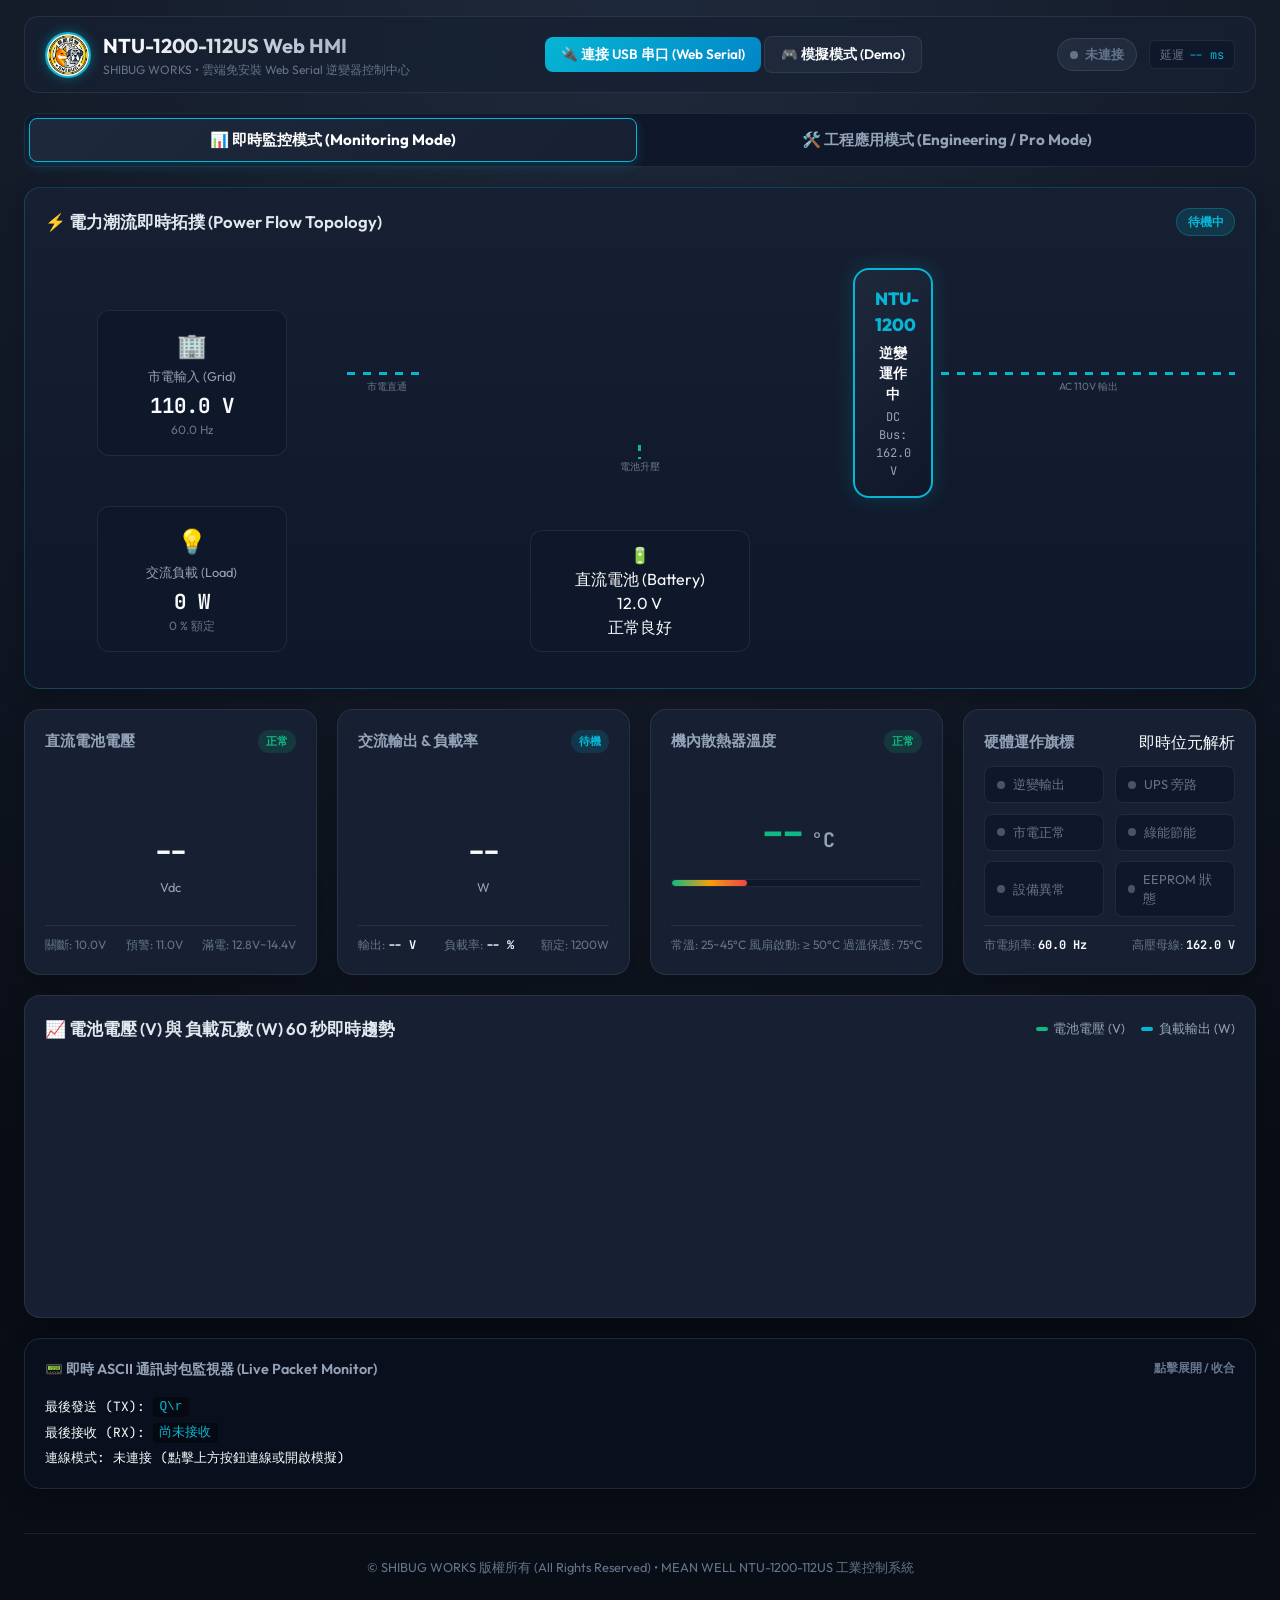
==== commit 8ca1bae3: "feat: adopt 600x600 logo across all platforms and update brand copyright to SHIBUG WORKS" ====
--- a/index.html
+++ b/index.html
@@ -23,10 +23,10 @@
     <!-- 頂部導航列 -->
     <header class="top-nav">
       <div class="brand">
-        <img src="logo.png" alt="柴閣巴物 SHIBA & PUG" class="brand-logo-img" />
+        <img src="logo.png" alt="SHIBUG WORKS" class="brand-logo-img" />
         <div class="brand-text">
           <h1>NTU-1200-112US Web HMI</h1>
-          <span class="sub-brand">柴閣巴物 • 雲端免安裝 Web Serial 逆變器控制中心</span>
+          <span class="sub-brand">SHIBUG WORKS • 雲端免安裝 Web Serial 逆變器控制中心</span>
         </div>
       </div>
 
@@ -555,6 +555,11 @@
         <div class="terminal-line">連線模式: <span id="rawDeviceInfo">未連接 (點擊上方按鈕連線或開啟模擬)</span></div>
       </div>
     </details>
+
+    <!-- 頁尾版權宣告 -->
+    <footer style="text-align: center; padding: 1.5rem 0 0.5rem; font-size: 0.8rem; color: var(--text-dim); border-top: 1px solid var(--card-border); margin-top: 1.5rem;">
+      <p>© SHIBUG WORKS 版權所有 (All Rights Reserved) • MEAN WELL NTU-1200-112US 工業控制系統</p>
+    </footer>
   </div>
 
   <!-- 安全確認 Modal 彈窗 -->
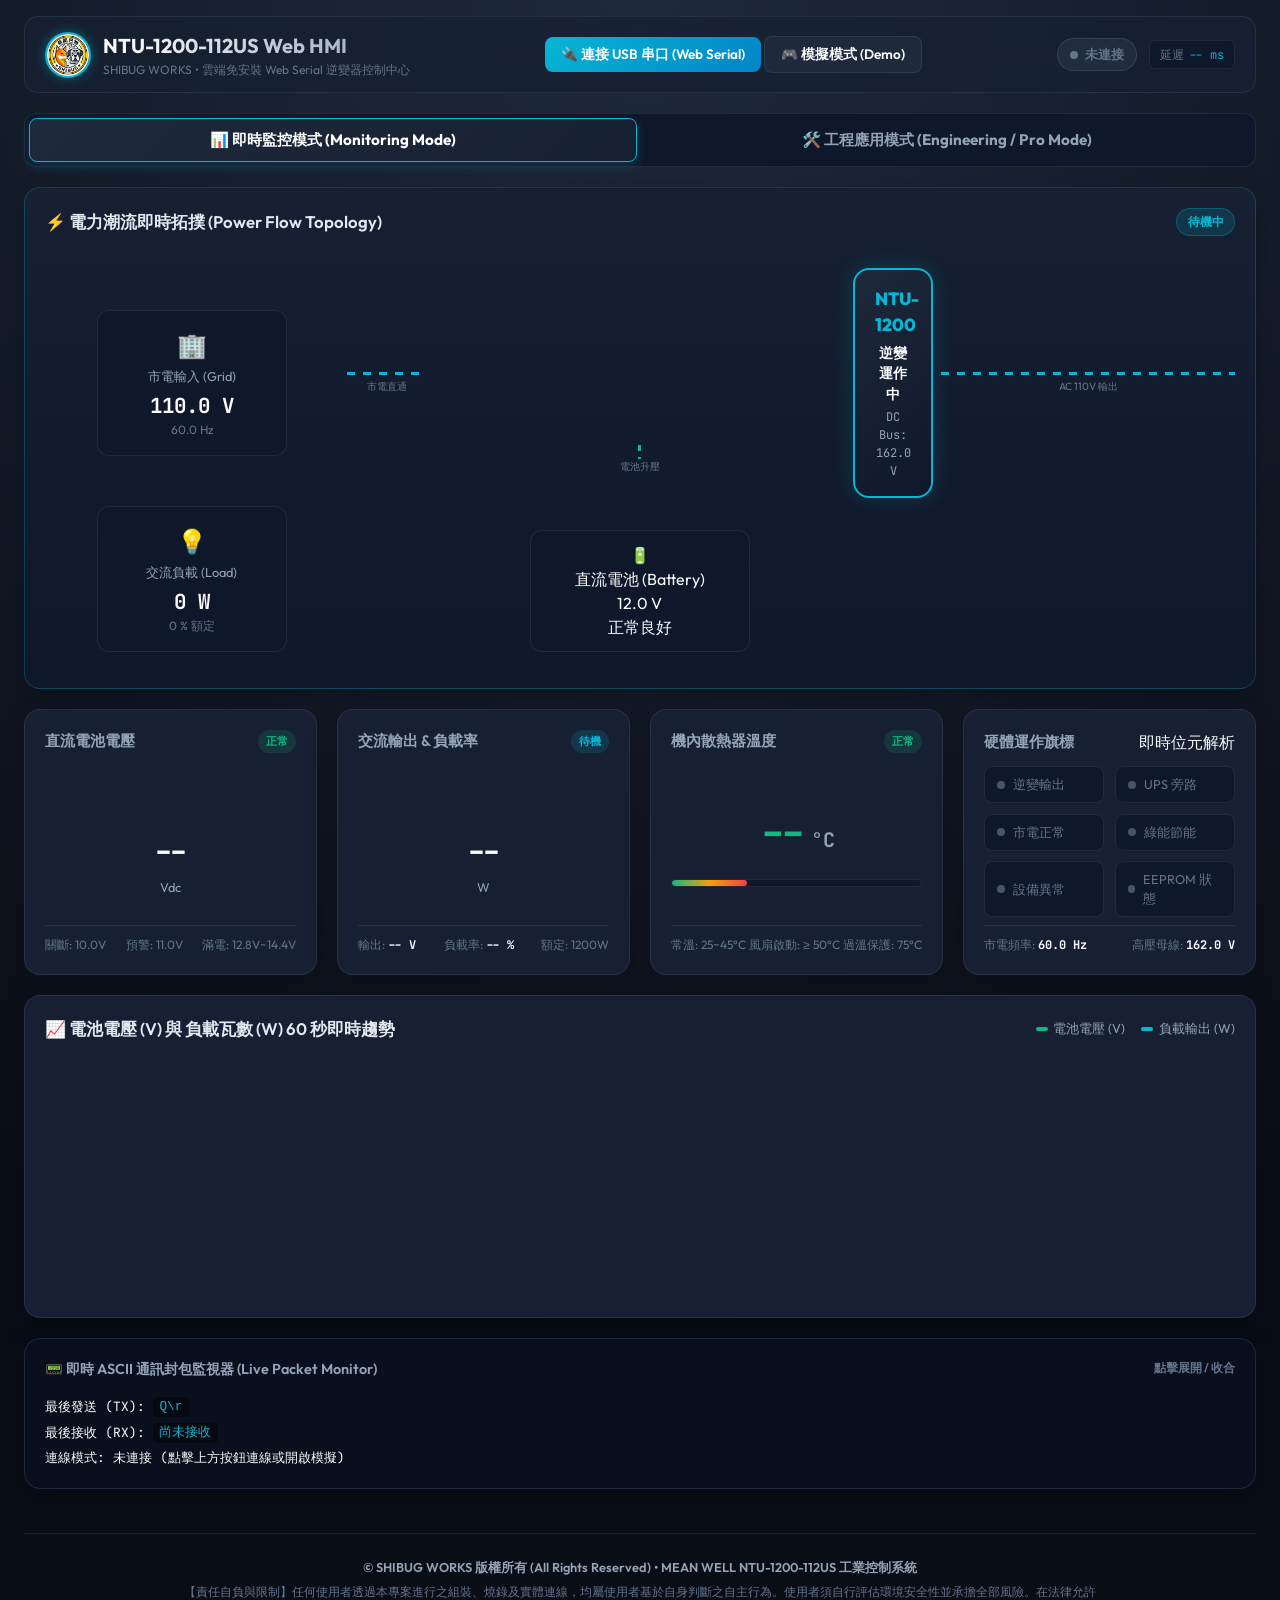
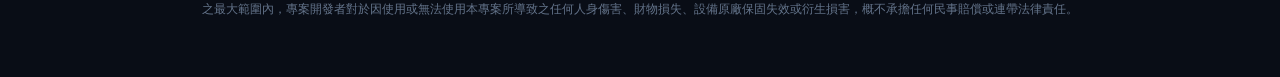
==== commit 986faa80: "docs: establish limitation of liability and legal disclaimer across documentation and UI" ====
--- a/index.html
+++ b/index.html
@@ -556,9 +556,10 @@
       </div>
     </details>
 
-    <!-- 頁尾版權宣告 -->
-    <footer style="text-align: center; padding: 1.5rem 0 0.5rem; font-size: 0.8rem; color: var(--text-dim); border-top: 1px solid var(--card-border); margin-top: 1.5rem;">
-      <p>© SHIBUG WORKS 版權所有 (All Rights Reserved) • MEAN WELL NTU-1200-112US 工業控制系統</p>
+    <!-- 頁尾版權與免責宣告 -->
+    <footer style="text-align: center; padding: 1.5rem 1rem 0.8rem; font-size: 0.8rem; color: var(--text-dim); border-top: 1px solid var(--card-border); margin-top: 1.5rem;">
+      <p style="font-weight: 600; color: var(--text-muted); margin-bottom: 0.4rem;">© SHIBUG WORKS 版權所有 (All Rights Reserved) • MEAN WELL NTU-1200-112US 工業控制系統</p>
+      <p style="font-size: 0.72rem; color: #64748b; max-width: 920px; margin: 0 auto; line-height: 1.5;">【責任自負與限制】任何使用者透過本專案進行之組裝、燒錄及實體連線，均屬使用者基於自身判斷之自主行為。使用者須自行評估環境安全性並承擔全部風險。在法律允許之最大範圍內，專案開發者對於因使用或無法使用本專案所導致之任何人身傷害、財物損失、設備原廠保固失效或衍生損害，概不承擔任何民事賠償或連帶法律責任。</p>
     </footer>
   </div>
 
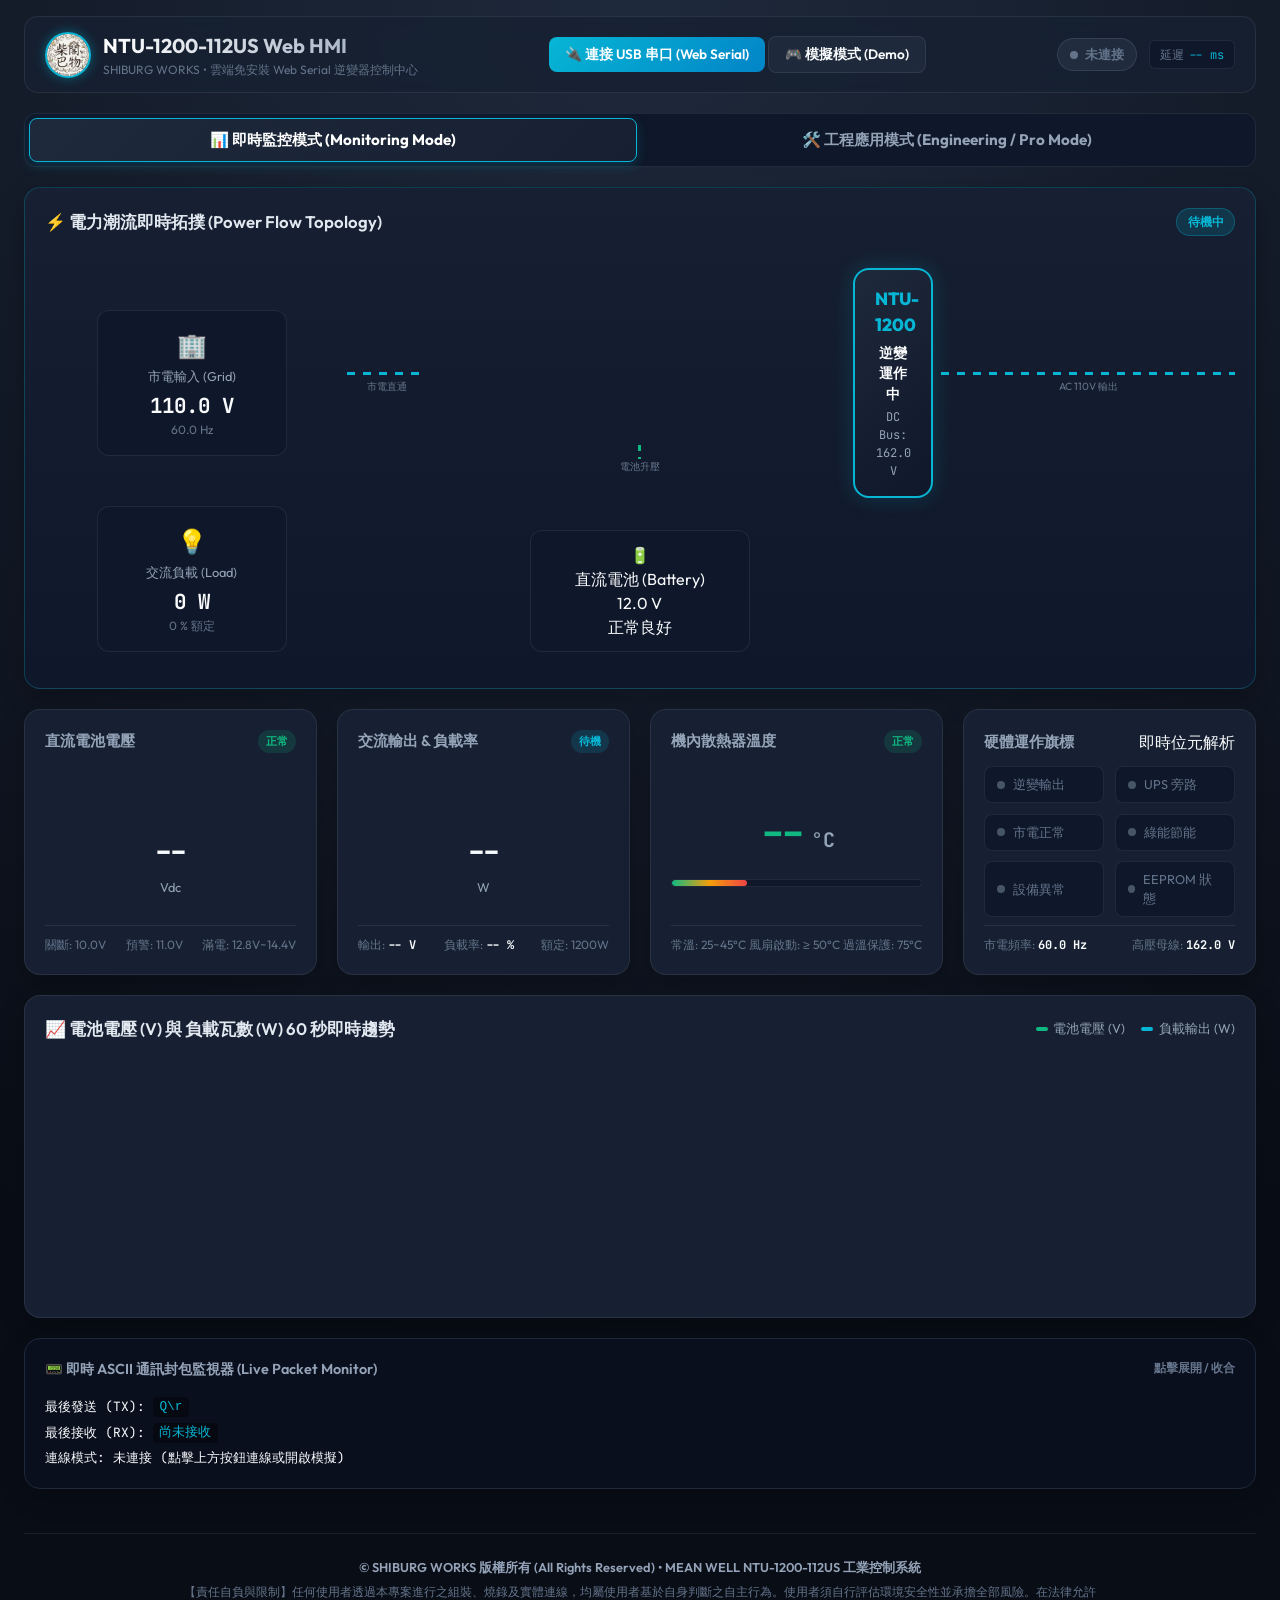
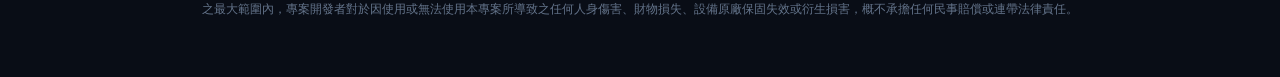
==== commit 75734948: "feat: adopt updated master logo, rename brand to SHIBURG WORKS, and purge obsolete assets" ====
--- a/index.html
+++ b/index.html
@@ -23,10 +23,10 @@
     <!-- 頂部導航列 -->
     <header class="top-nav">
       <div class="brand">
-        <img src="logo.png" alt="SHIBUG WORKS" class="brand-logo-img" />
+        <img src="logo.png" alt="SHIBURG WORKS" class="brand-logo-img" />
         <div class="brand-text">
           <h1>NTU-1200-112US Web HMI</h1>
-          <span class="sub-brand">SHIBUG WORKS • 雲端免安裝 Web Serial 逆變器控制中心</span>
+          <span class="sub-brand">SHIBURG WORKS • 雲端免安裝 Web Serial 逆變器控制中心</span>
         </div>
       </div>
 
@@ -558,7 +558,7 @@
 
     <!-- 頁尾版權與免責宣告 -->
     <footer style="text-align: center; padding: 1.5rem 1rem 0.8rem; font-size: 0.8rem; color: var(--text-dim); border-top: 1px solid var(--card-border); margin-top: 1.5rem;">
-      <p style="font-weight: 600; color: var(--text-muted); margin-bottom: 0.4rem;">© SHIBUG WORKS 版權所有 (All Rights Reserved) • MEAN WELL NTU-1200-112US 工業控制系統</p>
+      <p style="font-weight: 600; color: var(--text-muted); margin-bottom: 0.4rem;">© SHIBURG WORKS 版權所有 (All Rights Reserved) • MEAN WELL NTU-1200-112US 工業控制系統</p>
       <p style="font-size: 0.72rem; color: #64748b; max-width: 920px; margin: 0 auto; line-height: 1.5;">【責任自負與限制】任何使用者透過本專案進行之組裝、燒錄及實體連線，均屬使用者基於自身判斷之自主行為。使用者須自行評估環境安全性並承擔全部風險。在法律允許之最大範圍內，專案開發者對於因使用或無法使用本專案所導致之任何人身傷害、財物損失、設備原廠保固失效或衍生損害，概不承擔任何民事賠償或連帶法律責任。</p>
     </footer>
   </div>
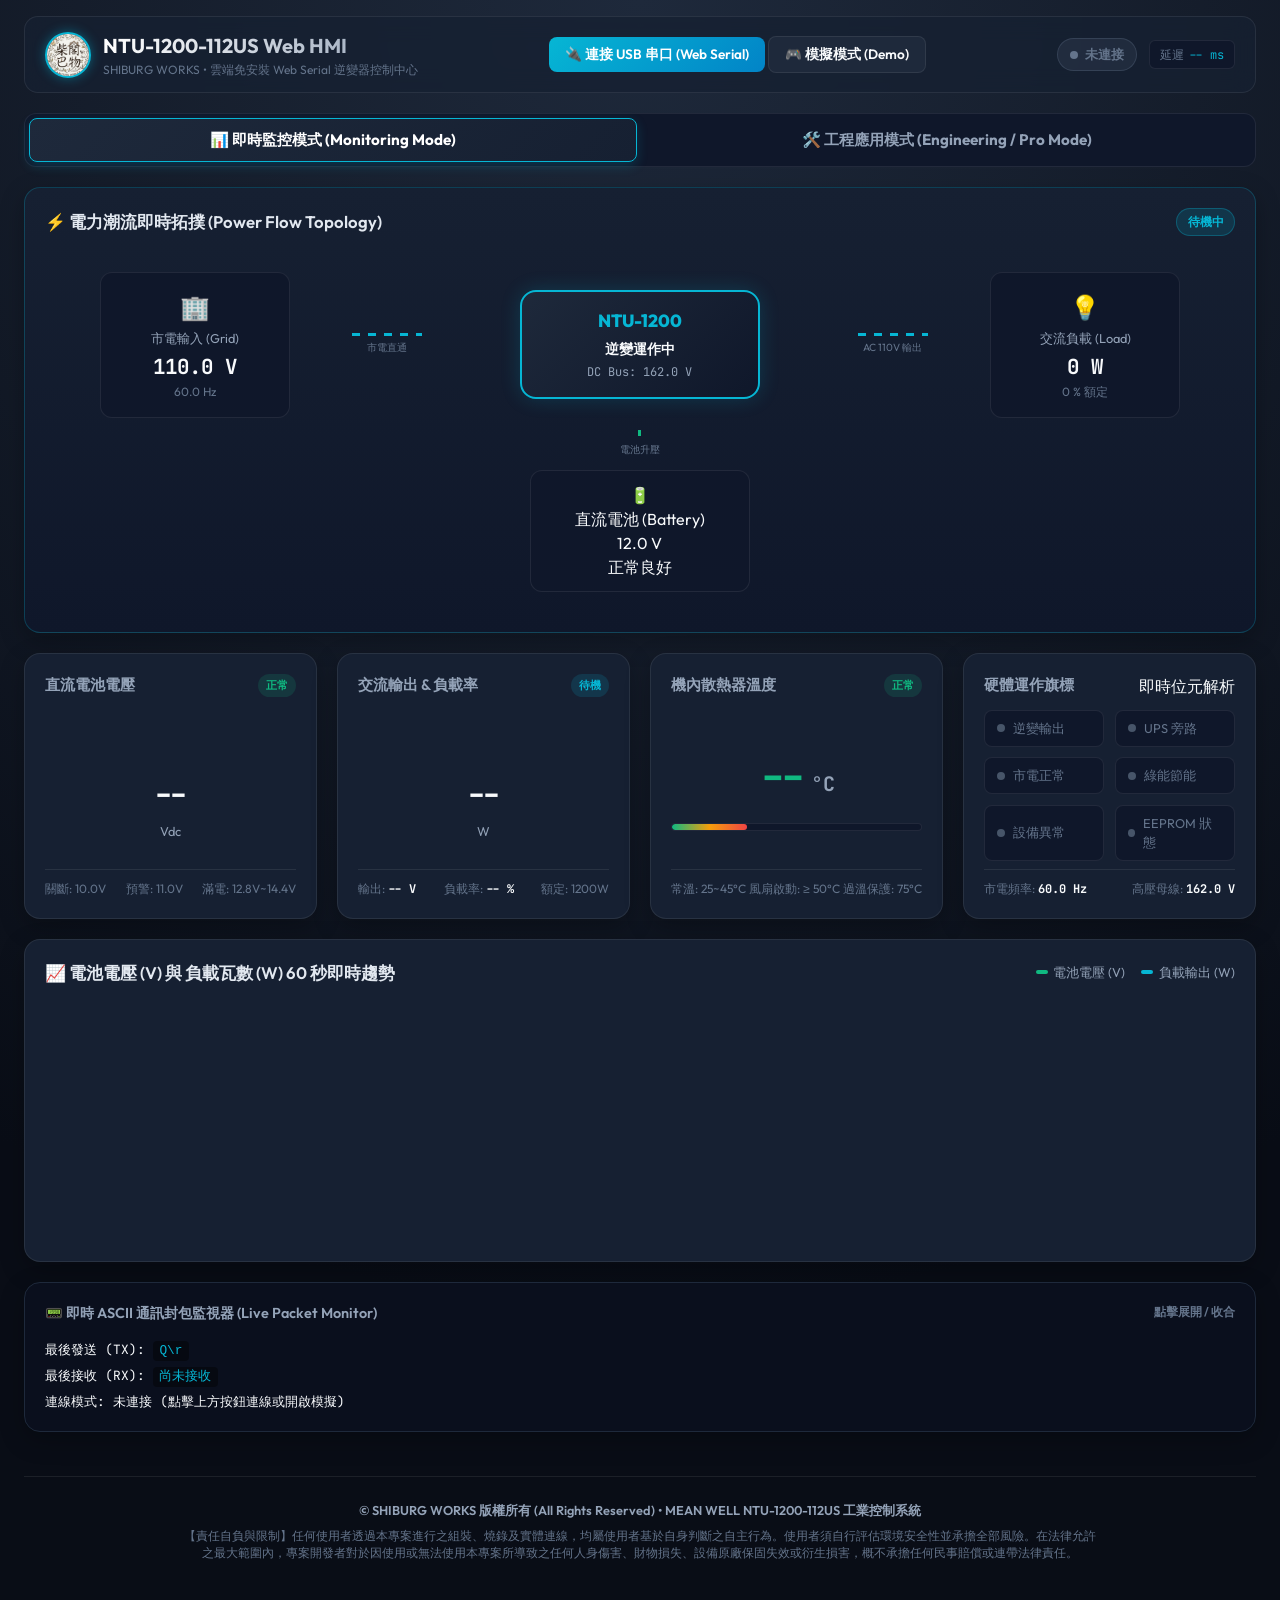
==== commit 5b00d85e: "feat(hmi): fix web power flow topology layout and add deep cycle battery presets (UXH100-12FR)" ====
--- a/index.html
+++ b/index.html
@@ -257,11 +257,11 @@
           <div class="action-box">
             <div class="action-desc">
               <strong>交流電源輸出 (AC Output Control)</strong>
-              <span>遠端開啟或切斷 110V 逆變輸出 (`C 1` / `C 0`)</span>
+              <span>遠端開啟或切斷 110V 逆變輸出 (C 指令 17 位元組標準幀)</span>
             </div>
             <div class="action-btns">
-              <button id="btnTurnOnAC" class="btn btn-success">⚡ 啟動 110V 輸出 (C 1)</button>
-              <button id="btnTurnOffAC" class="btn btn-danger">🛑 切斷輸出 (C 0)</button>
+              <button id="btnTurnOnAC" class="btn btn-success">⚡ 啟動 110V 輸出 (C Remote ON)</button>
+              <button id="btnTurnOffAC" class="btn btn-danger">🛑 切斷輸出 (C Remote OFF)</button>
             </div>
           </div>
 
@@ -269,11 +269,11 @@
           <div class="action-box">
             <div class="action-desc">
               <strong>綠能節能待機 (Power Saving Mode)</strong>
-              <span>負載小於 10W 時進入 1.5W 超低功耗休眠 (`W 1` / `W 0`)</span>
+              <span>依原廠手冊由機身 DIP SW4 開關硬體控制 (ON: 啟用, OFF: 關閉)</span>
             </div>
             <div class="action-btns">
-              <button id="btnEnableSaving" class="btn btn-outline">🌿 啟用節能 (W 1)</button>
-              <button id="btnDisableSaving" class="btn btn-outline">停用節能 (W 0)</button>
+              <button id="btnEnableSaving" class="btn btn-outline">🌿 節能說明 (DIP SW4)</button>
+              <button id="btnDisableSaving" class="btn btn-outline">關閉說明 (DIP SW4)</button>
             </div>
           </div>
 
@@ -400,7 +400,124 @@
         </div>
       </section>
 
-      <!-- 4. 系統安全警戒門檻與通訊節奏自訂 -->
+      <!-- 4. 常用深層循環電池建議設定與一鍵套用 (Deep Cycle Battery Presets) -->
+      <section class="card battery-preset-card">
+        <div class="card-header">
+          <h2>🔋 常用深層循環電池建議設定與一鍵套用 (Deep Cycle Battery Presets)</h2>
+          <span class="lock-tag" style="background: rgba(6, 182, 212, 0.15); color: var(--accent-cyan); border: 1px solid rgba(6, 182, 212, 0.3);">⚡ 點擊一鍵填入推薦參數</span>
+        </div>
+        <p class="section-desc">依據電池化學特徵與放電終止特性，一鍵切換最佳化安全低壓保護與負載容量門檻，避免鉛酸蓄電池極板硫化損毀：</p>
+        
+        <!-- 一鍵套用卡片矩陣 -->
+        <div class="battery-preset-grid">
+          <!-- 預設 1: 湯淺 UXH100-12FR -->
+          <div class="battery-preset-box preset-active" id="boxPresetUXH100">
+            <div class="preset-badge">🏆 本機推薦首選</div>
+            <div class="preset-name">湯淺 YUASA UXH100-12FR</div>
+            <div class="preset-type">12V 100Ah 難燃長壽命高率 AGM 鉛酸</div>
+            <div class="preset-values">
+              <span class="p-val">低壓預警: <strong>11.5 V</strong></span>
+              <span class="p-val">低壓切斷: <strong>10.6 V</strong></span>
+              <span class="p-val">過載容量: <strong>950 W</strong></span>
+            </div>
+            <button class="btn btn-primary btn-apply-preset" data-preset="uxh100" style="margin-top:0.4rem; width:100%;">⚡ 一鍵套用 UXH100 設定</button>
+          </div>
+
+          <!-- 預設 2: 常規 AGM / GEL -->
+          <div class="battery-preset-box" id="boxPresetAgmGel">
+            <div class="preset-badge badge-gray">常規標準</div>
+            <div class="preset-name">常規 AGM / GEL 膠體深循環</div>
+            <div class="preset-type">12V 100Ah ~ 200Ah 工業蓄電池組</div>
+            <div class="preset-values">
+              <span class="p-val">低壓預警: <strong>11.6 V</strong></span>
+              <span class="p-val">低壓切斷: <strong>10.8 V</strong></span>
+              <span class="p-val">過載容量: <strong>1000 W</strong></span>
+            </div>
+            <button class="btn btn-outline btn-apply-preset" data-preset="agmgel" style="margin-top:0.4rem; width:100%;">套用常規 AGM/GEL</button>
+          </div>
+
+          <!-- 預設 3: 磷酸鐵鋰 -->
+          <div class="battery-preset-box" id="boxPresetLiFePO4">
+            <div class="preset-badge badge-blue">大功率長效</div>
+            <div class="preset-name">磷酸鐵鋰電池 (LiFePO4)</div>
+            <div class="preset-type">12.8V 4S 100Ah ~ 200Ah 鋰鐵電池組</div>
+            <div class="preset-values">
+              <span class="p-val">低壓預警: <strong>12.5 V</strong></span>
+              <span class="p-val">低壓切斷: <strong>11.2 V</strong></span>
+              <span class="p-val">過載容量: <strong>1200 W</strong></span>
+            </div>
+            <button class="btn btn-outline btn-apply-preset" data-preset="lifepo4" style="margin-top:0.4rem; width:100%;">套用磷酸鐵鋰</button>
+          </div>
+
+          <!-- 預設 4: 明緯原廠預設 -->
+          <div class="battery-preset-box" id="boxPresetDefault">
+            <div class="preset-badge badge-amber">出廠極限</div>
+            <div class="preset-name">明緯原廠出廠預設值</div>
+            <div class="preset-type">MEAN WELL 原廠寬容度極限設定</div>
+            <div class="preset-values">
+              <span class="p-val">低壓預警: <strong>11.0 V</strong></span>
+              <span class="p-val">低壓切斷: <strong>10.0 V</strong></span>
+              <span class="p-val">過載容量: <strong>1200 W</strong></span>
+            </div>
+            <button class="btn btn-outline btn-apply-preset" data-preset="default" style="margin-top:0.4rem; width:100%;">恢復原廠預設值</button>
+          </div>
+        </div>
+
+        <!-- 規格書深入分析與設定依據詳細說明表 -->
+        <div class="battery-guide-table-wrapper">
+          <div class="guide-table-title">📋 為什麼 UXH100-12FR 建議這樣設定？（依原廠性能規格書科學分析）</div>
+          <table class="battery-guide-table">
+            <thead>
+              <tr>
+                <th>監控項目</th>
+                <th>原廠預設值</th>
+                <th>UXH100-12FR 建議設定</th>
+                <th>規格依據與工程保護原理</th>
+              </tr>
+            </thead>
+            <tbody>
+              <tr>
+                <td><strong>電池低壓預警 (V)</strong></td>
+                <td>11.0 V</td>
+                <td><span class="highlight-cyan">11.5 V ～ 11.6 V</span></td>
+                <td>提醒電量已進入後段（約剩餘 25%～30%），該準備市電回充或提早減載，避免突然斷電跳機。</td>
+              </tr>
+              <tr>
+                <td><strong>電池低壓切斷 (V)</strong></td>
+                <td>10.0 V</td>
+                <td><span class="highlight-green">10.6 V ～ 10.8 V</span></td>
+                <td><strong>對齊原廠 5~20 小時放電終止線 (10.50V~10.80V)</strong>。常規放電若低於 10.0V 會導致鉛酸極板快速硫酸鹽化，電池壽命大幅折損。</td>
+              </tr>
+              <tr>
+                <td><strong>負載過載容量 (W)</strong></td>
+                <td>1200 W</td>
+                <td><span class="highlight-amber">900 W ～ 1000 W</span></td>
+                <td>單顆 100Ah 電池長期抽載超過 1000W（放電電流達 90A+），內阻壓降與溫升顯著，建議上限設 900W~1000W 以策安全。</td>
+              </tr>
+            </tbody>
+          </table>
+
+          <div class="battery-extra-tips">
+            <div class="tip-card">
+              <div class="tip-header">⏱️ 不同負載瓦數下的續航與電壓參考（25°C 滿電狀態）</div>
+              <ul class="tip-list">
+                <li><strong>輕載（約 110W ～ 210W）</strong>：放電至 10.8V 約可維持 <strong>5 ～ 10 小時</strong>。電壓下跌平緩，建議預警設 <strong>11.6 V</strong>、切斷設 <strong>10.8 V</strong>。</li>
+                <li><strong>中載（約 450W）</strong>：放電至 10.8V 約可維持 <strong>2 小時</strong>。建議預警設 <strong>11.5 V</strong>、切斷設 <strong>10.6 V</strong>。</li>
+                <li><strong>重載（約 800W）</strong>：放電至 10.8V 約可維持 <strong>1 小時</strong>。大電流下電池內阻（約 5mΩ）與線阻壓降較大，切斷設 <strong>10.5 V ～ 10.6 V</strong> 避免提早跳機。</li>
+              </ul>
+            </div>
+            <div class="tip-card">
+              <div class="tip-header">🔌 外部充電器或市電浮充回充重要提醒</div>
+              <ul class="tip-list">
+                <li><strong>標準浮充電壓</strong>：25°C 環境下為 <strong>13.65 V ± 0.15 V</strong>（13.50V ～ 13.80V 區間）。</li>
+                <li><strong>最大充電電流限制</strong>：請嚴格限制在 <strong>25 A 以下（0.25 CA）</strong>，切勿使用超過 25A 的快充電流，以免電池內部失水發熱或鼓脹損壞。</li>
+              </ul>
+            </div>
+          </div>
+        </div>
+      </section>
+
+      <!-- 5. 系統安全警戒門檻與通訊節奏自訂 -->
       <section class="card">
         <div class="card-header">
           <h2>🛡️ 系統安全警戒門檻與通訊節奏自訂 (Custom Alarm Setpoints & Polling)</h2>
@@ -520,13 +637,9 @@
           <button class="btn btn-outline btn-quick-cmd" data-cmd="Q\r">[Q] 讀取即時遙測</button>
           <button class="btn btn-outline btn-quick-cmd" data-cmd="I\r">[I] 讀取設備規格</button>
           <button class="btn btn-outline btn-quick-cmd" data-cmd="pU\r">[pU] 解鎖參數防寫</button>
-          <button class="btn btn-outline btn-quick-cmd" data-cmd="C 1\r">[C 1] 啟動逆變輸出</button>
-          <button class="btn btn-outline btn-quick-cmd" data-cmd="C 0\r">[C 0] 關閉逆變輸出</button>
-          <button class="btn btn-outline btn-quick-cmd" data-cmd="W 1\r">[W 1] 啟用節能待機</button>
-          <button class="btn btn-outline btn-quick-cmd" data-cmd="W 0\r">[W 0] 停用節能待機</button>
-          <button class="btn btn-outline btn-quick-cmd" data-cmd="V 110 060\r">[V 110 060] 設為 110V 60Hz</button>
-          <button class="btn btn-outline btn-quick-cmd" data-cmd="V 120 060\r">[V 120 060] 設為 120V 60Hz</button>
-          <button class="btn btn-outline btn-quick-cmd" data-cmd="V 100 050\r">[V 100 050] 設為 100V 50Hz</button>
+          <button class="btn btn-outline btn-quick-cmd" data-cmd="C010000000000000\r">[C ON] 啟動逆變輸出</button>
+          <button class="btn btn-outline btn-quick-cmd" data-cmd="C100000000000000\r">[C OFF] 關閉逆變輸出</button>
+          <button class="btn btn-outline btn-quick-cmd" data-cmd="U\r">[U] 讀取欠壓/過壓門檻</button>
         </div>
       </section>
 
--- a/style.css
+++ b/style.css
@@ -341,12 +341,53 @@
 
 .flow-diagram {
   display: grid;
-  grid-template-columns: 1fr 80px 1.4fr 80px 1fr;
-  grid-template-rows: auto auto;
+  grid-template-columns: 1fr 70px 1.4fr 70px 1fr;
+  grid-template-rows: auto auto auto;
   align-items: center;
   justify-items: center;
-  padding: 1rem 0;
+  padding: 1.25rem 0;
   gap: 0.5rem;
+}
+
+#nodeGrid {
+  grid-column: 1;
+  grid-row: 1;
+}
+
+#pathGridToBypass {
+  grid-column: 2;
+  grid-row: 1;
+}
+
+#coreInverter {
+  grid-column: 3;
+  grid-row: 1;
+}
+
+#pathCoreToLoad {
+  grid-column: 4;
+  grid-row: 1;
+}
+
+#nodeLoad {
+  grid-column: 5;
+  grid-row: 1;
+}
+
+#pathBatToInverter {
+  grid-column: 3;
+  grid-row: 2;
+  height: 28px;
+  display: flex;
+  flex-direction: column;
+  align-items: center;
+  margin: 0.25rem 0;
+}
+
+#nodeBat {
+  grid-column: 3;
+  grid-row: 3;
+  margin-top: 0;
 }
 
 .flow-node {
@@ -393,24 +434,13 @@
 .path-label { font-size: 0.65rem; color: var(--text-dim); white-space: nowrap; }
 
 .flow-node-bottom {
-  grid-column: 3;
-  grid-row: 2;
   background: #0f172a;
   border: 1px solid var(--card-border);
   padding: 0.75rem 1.5rem;
   border-radius: 12px;
   text-align: center;
-  margin-top: 1.5rem;
   width: 100%;
   max-width: 220px;
-}
-.flow-path-vertical {
-  grid-column: 3;
-  grid-row: 1 / span 2;
-  height: 30px;
-  display: flex;
-  flex-direction: column;
-  align-items: center;
 }
 .path-line-v {
   width: 3px;
@@ -419,6 +449,161 @@
   animation: flowVertical 1s linear infinite;
 }
 .path-label-v { font-size: 0.65rem; color: var(--text-dim); }
+
+/* 常用深層循環電池預設卡片與對照表 */
+.battery-preset-grid {
+  display: grid;
+  grid-template-columns: repeat(auto-fit, minmax(230px, 1fr));
+  gap: 1rem;
+  margin-bottom: 1.25rem;
+}
+.battery-preset-box {
+  background: #0f172a;
+  border: 1px solid var(--card-border);
+  border-radius: 12px;
+  padding: 1rem;
+  display: flex;
+  flex-direction: column;
+  justify-content: space-between;
+  gap: 0.6rem;
+  transition: all 0.2s ease;
+  position: relative;
+}
+.battery-preset-box:hover {
+  border-color: var(--accent-cyan);
+  transform: translateY(-2px);
+  box-shadow: 0 4px 16px rgba(6, 182, 212, 0.15);
+}
+.battery-preset-box.preset-active {
+  border-color: var(--accent-cyan);
+  background: linear-gradient(135deg, rgba(6, 182, 212, 0.1), #0f172a);
+  box-shadow: 0 0 12px rgba(6, 182, 212, 0.25);
+}
+.preset-badge {
+  display: inline-block;
+  align-self: flex-start;
+  font-size: 0.7rem;
+  font-weight: 700;
+  padding: 0.2rem 0.5rem;
+  border-radius: 6px;
+  background: rgba(6, 182, 212, 0.2);
+  color: var(--accent-cyan);
+  border: 1px solid rgba(6, 182, 212, 0.4);
+}
+.badge-gray {
+  background: rgba(148, 163, 184, 0.15);
+  color: #94a3b8;
+  border-color: rgba(148, 163, 184, 0.3);
+}
+.badge-blue {
+  background: rgba(59, 130, 246, 0.2);
+  color: #60a5fa;
+  border-color: rgba(59, 130, 246, 0.4);
+}
+.badge-amber {
+  background: rgba(245, 158, 11, 0.15);
+  color: #f59e0b;
+  border-color: rgba(245, 158, 11, 0.3);
+}
+.preset-name {
+  font-size: 0.95rem;
+  font-weight: 700;
+  color: #fff;
+}
+.preset-type {
+  font-size: 0.75rem;
+  color: var(--text-dim);
+}
+.preset-values {
+  display: flex;
+  flex-direction: column;
+  gap: 0.25rem;
+  background: rgba(0, 0, 0, 0.25);
+  padding: 0.5rem 0.75rem;
+  border-radius: 8px;
+  border: 1px solid rgba(255, 255, 255, 0.05);
+  font-size: 0.75rem;
+  color: var(--text-muted);
+}
+.preset-values .p-val strong {
+  color: var(--accent-cyan);
+  font-family: var(--font-mono);
+  font-size: 0.85rem;
+}
+.battery-guide-table-wrapper {
+  background: #0b1120;
+  border: 1px solid var(--card-border);
+  border-radius: 12px;
+  padding: 1.25rem;
+  margin-top: 1rem;
+}
+.guide-table-title {
+  font-size: 0.9rem;
+  font-weight: 700;
+  color: var(--accent-amber);
+  margin-bottom: 0.75rem;
+}
+.battery-guide-table {
+  width: 100%;
+  border-collapse: collapse;
+  font-size: 0.8rem;
+  margin-bottom: 1rem;
+}
+.battery-guide-table th, .battery-guide-table td {
+  padding: 0.6rem 0.8rem;
+  border: 1px solid rgba(255, 255, 255, 0.08);
+  text-align: left;
+}
+.battery-guide-table th {
+  background: rgba(15, 23, 42, 0.8);
+  color: #94a3b8;
+  font-weight: 600;
+}
+.battery-guide-table td {
+  color: var(--text-muted);
+}
+.highlight-cyan {
+  color: var(--accent-cyan);
+  font-weight: 700;
+}
+.highlight-green {
+  color: var(--accent-green);
+  font-weight: 700;
+}
+.highlight-amber {
+  color: var(--accent-amber);
+  font-weight: 700;
+}
+.battery-extra-tips {
+  display: grid;
+  grid-template-columns: 1fr 1fr;
+  gap: 1rem;
+}
+@media (max-width: 768px) {
+  .battery-extra-tips { grid-template-columns: 1fr; }
+}
+.tip-card {
+  background: #0f172a;
+  border: 1px solid var(--card-border);
+  border-radius: 8px;
+  padding: 0.85rem;
+}
+.tip-header {
+  font-size: 0.8rem;
+  font-weight: 700;
+  color: #fff;
+  margin-bottom: 0.5rem;
+}
+.tip-list {
+  padding-left: 1.2rem;
+  margin: 0;
+  font-size: 0.75rem;
+  color: var(--text-dim);
+  line-height: 1.6;
+}
+.tip-list li strong {
+  color: #e2e8f0;
+}
 
 /* 儀表網格 */
 .meters-grid {
